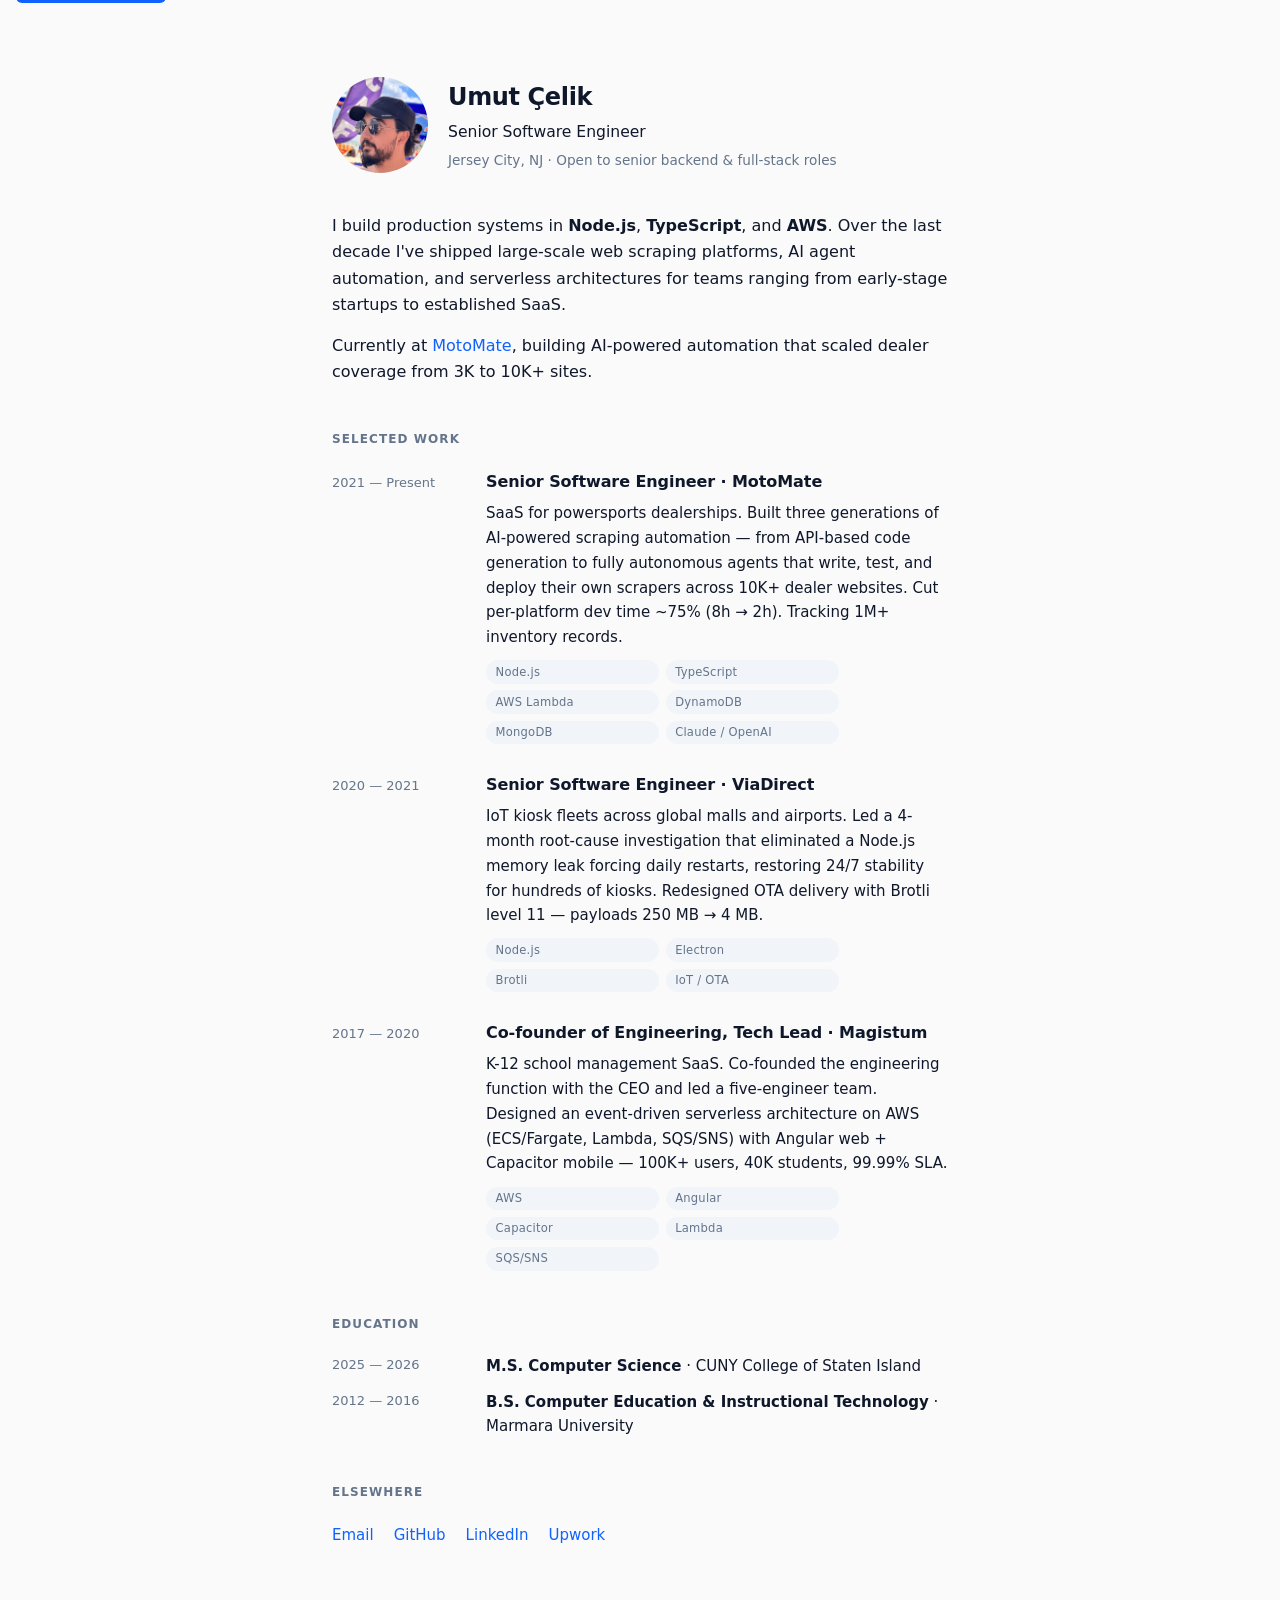
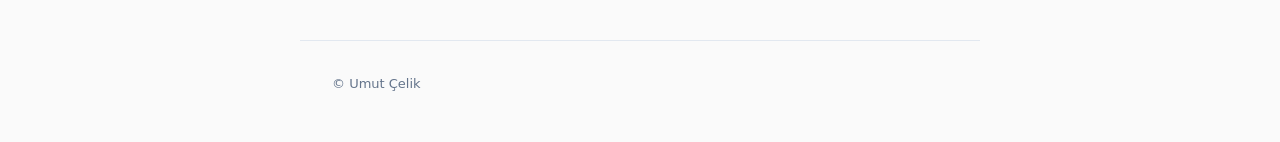
==== index.html @ 1ee45bbf "Rebuild site: minimalist semantic rewrite, kill legacy template Replace HTML5 UP Identity template w" ====
<!DOCTYPE html>
<html lang="en">
<head>
    <meta charset="utf-8">
    <meta name="viewport" content="width=device-width, initial-scale=1">
    <title>Umut Çelik — Senior Software Engineer</title>
    <meta name="description" content="Senior software engineer with 10+ years building production systems in Node.js, TypeScript, and AWS. Based in Jersey City, NJ.">
    <meta name="author" content="Umut Çelik">
    <link rel="canonical" href="https://umutcelik.com.tr/">
    <meta name="theme-color" content="#0a0a0a" media="(prefers-color-scheme: dark)">
    <meta name="theme-color" content="#fafafa" media="(prefers-color-scheme: light)">

    <meta property="og:type" content="profile">
    <meta property="og:title" content="Umut Çelik — Senior Software Engineer">
    <meta property="og:description" content="10+ years building production systems in Node.js, TypeScript, and AWS.">
    <meta property="og:url" content="https://umutcelik.com.tr/">
    <meta property="og:image" content="https://umutcelik.com.tr/umut-celik.jpg">
    <meta property="og:locale" content="en_US">
    <meta property="profile:first_name" content="Umut">
    <meta property="profile:last_name" content="Çelik">

    <meta name="twitter:card" content="summary">
    <meta name="twitter:title" content="Umut Çelik — Senior Software Engineer">
    <meta name="twitter:description" content="10+ years building production systems in Node.js, TypeScript, and AWS.">
    <meta name="twitter:image" content="https://umutcelik.com.tr/umut-celik.jpg">

    <link rel="icon" type="image/svg+xml" href="data:image/svg+xml,%3Csvg xmlns='http://www.w3.org/2000/svg' viewBox='0 0 32 32'%3E%3Crect width='32' height='32' rx='6' fill='%230a0a0a'/%3E%3Ctext x='50%25' y='54%25' font-family='-apple-system,system-ui,sans-serif' font-size='18' font-weight='600' fill='%23fafafa' text-anchor='middle' dominant-baseline='middle'%3EUÇ%3C/text%3E%3C/svg%3E">

    <link rel="preload" as="image" href="umut-celik.jpg" fetchpriority="high">
    <link rel="stylesheet" href="assets/css/main.css">

    <script type="application/ld+json">
    {
        "@context": "https://schema.org",
        "@type": "Person",
        "name": "Umut Çelik",
        "givenName": "Umut",
        "familyName": "Çelik",
        "jobTitle": "Senior Software Engineer",
        "url": "https://umutcelik.com.tr",
        "image": "https://umutcelik.com.tr/umut-celik.jpg",
        "email": "mailto:05umutcelik@gmail.com",
        "worksFor": { "@type": "Organization", "name": "MotoMate LLC" },
        "alumniOf": [
            { "@type": "CollegeOrUniversity", "name": "CUNY College of Staten Island" },
            { "@type": "CollegeOrUniversity", "name": "Marmara University" }
        ],
        "address": {
            "@type": "PostalAddress",
            "addressLocality": "Jersey City",
            "addressRegion": "NJ",
            "addressCountry": "US"
        },
        "knowsAbout": ["Node.js", "TypeScript", "AWS", "MongoDB", "Web Scraping", "AI Agent Automation"],
        "sameAs": [
            "https://www.linkedin.com/in/05umutcelik/",
            "https://github.com/umutc",
            "https://www.upwork.com/freelancers/~0155fca95f6bb25f2e"
        ]
    }
    </script>
</head>
<body>
    <a class="skip-link" href="#main">Skip to content</a>

    <main id="main">
        <header class="intro">
            <img class="avatar" src="umut-celik.jpg" alt="Umut Çelik" width="96" height="96">
            <div>
                <h1>Umut Çelik</h1>
                <p class="role">Senior Software Engineer</p>
                <p class="meta">Jersey City, NJ · Open to senior backend &amp; full-stack roles</p>
            </div>
        </header>

        <section class="about">
            <p>I build production systems in <strong>Node.js</strong>, <strong>TypeScript</strong>, and <strong>AWS</strong>. Over the last decade I've shipped large-scale web scraping platforms, AI agent automation, and serverless architectures for teams ranging from early-stage startups to established SaaS.</p>
            <p>Currently at <a href="#work">MotoMate</a>, building AI-powered automation that scaled dealer coverage from 3K to 10K+ sites.</p>
        </section>

        <section id="work" aria-labelledby="work-heading">
            <h2 id="work-heading">Selected Work</h2>
            <ol class="timeline">
                <li>
                    <div class="when">2021 — Present</div>
                    <div class="what">
                        <h3>Senior Software Engineer · MotoMate</h3>
                        <p>SaaS for powersports dealerships. Built three generations of AI-powered scraping automation — from API-based code generation to fully autonomous agents that write, test, and deploy their own scrapers across 10K+ dealer websites. Cut per-platform dev time ~75% (8h → 2h). Tracking 1M+ inventory records.</p>
                        <ul class="tags">
                            <li>Node.js</li><li>TypeScript</li><li>AWS Lambda</li><li>DynamoDB</li><li>MongoDB</li><li>Claude / OpenAI</li>
                        </ul>
                    </div>
                </li>
                <li>
                    <div class="when">2020 — 2021</div>
                    <div class="what">
                        <h3>Senior Software Engineer · ViaDirect</h3>
                        <p>IoT kiosk fleets across global malls and airports. Led a 4-month root-cause investigation that eliminated a Node.js memory leak forcing daily restarts, restoring 24/7 stability for hundreds of kiosks. Redesigned OTA delivery with Brotli level 11 — payloads 250&nbsp;MB → 4&nbsp;MB.</p>
                        <ul class="tags">
                            <li>Node.js</li><li>Electron</li><li>Brotli</li><li>IoT / OTA</li>
                        </ul>
                    </div>
                </li>
                <li>
                    <div class="when">2017 — 2020</div>
                    <div class="what">
                        <h3>Co-founder of Engineering, Tech Lead · Magistum</h3>
                        <p>K-12 school management SaaS. Co-founded the engineering function with the CEO and led a five-engineer team. Designed an event-driven serverless architecture on AWS (ECS/Fargate, Lambda, SQS/SNS) with Angular web + Capacitor mobile — 100K+ users, 40K students, 99.99% SLA.</p>
                        <ul class="tags">
                            <li>AWS</li><li>Angular</li><li>Capacitor</li><li>Lambda</li><li>SQS/SNS</li>
                        </ul>
                    </div>
                </li>
            </ol>
        </section>

        <section id="education" aria-labelledby="edu-heading">
            <h2 id="edu-heading">Education</h2>
            <ul class="edu">
                <li>
                    <span class="when">2025 — 2026</span>
                    <span class="what"><strong>M.S. Computer Science</strong> · CUNY College of Staten Island</span>
                </li>
                <li>
                    <span class="when">2012 — 2016</span>
                    <span class="what"><strong>B.S. Computer Education &amp; Instructional Technology</strong> · Marmara University</span>
                </li>
            </ul>
        </section>

        <section id="elsewhere" aria-labelledby="elsewhere-heading">
            <h2 id="elsewhere-heading">Elsewhere</h2>
            <ul class="links">
                <li><a href="mailto:05umutcelik@gmail.com">Email</a></li>
                <li><a href="https://github.com/umutc" rel="me noopener" target="_blank">GitHub</a></li>
                <li><a href="https://www.linkedin.com/in/05umutcelik/" rel="me noopener" target="_blank">LinkedIn</a></li>
                <li><a href="https://www.upwork.com/freelancers/~0155fca95f6bb25f2e" rel="me noopener" target="_blank">Upwork</a></li>
            </ul>
        </section>
    </main>

    <footer class="site-footer">
        <p>&copy; Umut Çelik</p>
    </footer>
</body>
</html>
---- assets/css/main.css ----
:root {
    color-scheme: light dark;
    --bg: #fafafa;
    --surface: #ffffff;
    --text: #0f172a;
    --muted: #64748b;
    --accent: #0f62fe;
    --border: #e2e8f0;
    --tag-bg: #f1f5f9;
    --font-sans: -apple-system, BlinkMacSystemFont, "Segoe UI", "Inter", system-ui, sans-serif;
    --max: 680px;
}

@media (prefers-color-scheme: dark) {
    :root {
        --bg: #0a0a0a;
        --surface: #111111;
        --text: #ededed;
        --muted: #94a3b8;
        --accent: #7aa7ff;
        --border: #1f2937;
        --tag-bg: #17212f;
    }
}

*, *::before, *::after { box-sizing: border-box; }

html { -webkit-text-size-adjust: 100%; }

body {
    margin: 0;
    font-family: var(--font-sans);
    font-size: 16px;
    line-height: 1.65;
    color: var(--text);
    background: var(--bg);
    -webkit-font-smoothing: antialiased;
    text-rendering: optimizeLegibility;
}

.skip-link {
    position: absolute;
    top: -40px;
    left: 1rem;
    padding: 0.5rem 0.875rem;
    background: var(--accent);
    color: #fff;
    text-decoration: none;
    border-radius: 6px;
    z-index: 100;
}
.skip-link:focus { top: 0.75rem; }

main {
    max-width: var(--max);
    margin: 0 auto;
    padding: clamp(2.5rem, 6vw, 5rem) clamp(1.25rem, 4vw, 2rem) 3rem;
}

.intro {
    display: flex;
    align-items: center;
    gap: 1.25rem;
    margin-bottom: 2.5rem;
}

.avatar {
    width: 96px;
    height: 96px;
    border-radius: 50%;
    object-fit: cover;
    flex-shrink: 0;
    background: var(--tag-bg);
}

h1 {
    font-size: 1.5rem;
    font-weight: 650;
    margin: 0 0 0.125rem;
    letter-spacing: -0.015em;
}

.role {
    margin: 0;
    font-size: 0.975rem;
    color: var(--text);
}

.meta {
    margin: 0.25rem 0 0;
    font-size: 0.85rem;
    color: var(--muted);
}

section { margin-bottom: 2.75rem; }

h2 {
    font-size: 0.75rem;
    font-weight: 600;
    text-transform: uppercase;
    letter-spacing: 0.09em;
    color: var(--muted);
    margin: 0 0 1.25rem;
}

h3 {
    font-size: 1rem;
    font-weight: 600;
    margin: 0 0 0.35rem;
    letter-spacing: -0.005em;
}

p { margin: 0 0 0.9rem; }
p:last-child { margin-bottom: 0; }

a {
    color: var(--accent);
    text-decoration: none;
    border-bottom: 1px solid transparent;
    transition: border-color 120ms ease, color 120ms ease;
}
a:hover { border-bottom-color: currentColor; }

strong { font-weight: 600; color: var(--text); }

.about p { font-size: 1rem; }

.timeline {
    list-style: none;
    padding: 0;
    margin: 0;
    display: flex;
    flex-direction: column;
    gap: 1.75rem;
}

.timeline li {
    display: grid;
    grid-template-columns: 130px 1fr;
    gap: 1.5rem;
    align-items: start;
}

.when {
    font-size: 0.8125rem;
    color: var(--muted);
    font-variant-numeric: tabular-nums;
    padding-top: 0.15rem;
}

.what p {
    font-size: 0.9375rem;
    color: var(--text);
    margin-bottom: 0.6rem;
}

.tags {
    list-style: none;
    padding: 0;
    margin: 0.65rem 0 0;
    display: flex;
    flex-wrap: wrap;
    gap: 0.4rem;
}

.tags li {
    font-size: 0.72rem;
    font-weight: 500;
    padding: 0.15rem 0.6rem;
    border-radius: 999px;
    background: var(--tag-bg);
    color: var(--muted);
    letter-spacing: 0.02em;
}

.edu {
    list-style: none;
    padding: 0;
    margin: 0;
    display: flex;
    flex-direction: column;
    gap: 0.65rem;
}

.edu li {
    display: grid;
    grid-template-columns: 130px 1fr;
    gap: 1.5rem;
    font-size: 0.9375rem;
}

.edu .when { padding-top: 0; }

.links {
    list-style: none;
    padding: 0;
    margin: 0;
    display: flex;
    flex-wrap: wrap;
    gap: 1.25rem;
    font-size: 0.9375rem;
}

.site-footer {
    max-width: var(--max);
    margin: 0 auto;
    padding: 2rem clamp(1.25rem, 4vw, 2rem) 3rem;
    border-top: 1px solid var(--border);
    color: var(--muted);
    font-size: 0.8125rem;
}

.site-footer p { margin: 0; }

:focus-visible {
    outline: 2px solid var(--accent);
    outline-offset: 3px;
    border-radius: 3px;
}

@media (max-width: 640px) {
    .intro { gap: 1rem; }
    .avatar { width: 72px; height: 72px; }
    h1 { font-size: 1.35rem; }
    .timeline li, .edu li {
        grid-template-columns: 1fr;
        gap: 0.25rem;
    }
    .when { font-weight: 500; }
}

@media (prefers-reduced-motion: reduce) {
    *, *::before, *::after {
        animation-duration: 0.01ms !important;
        animation-iteration-count: 1 !important;
        transition-duration: 0.01ms !important;
    }
    html { scroll-behavior: auto; }
}
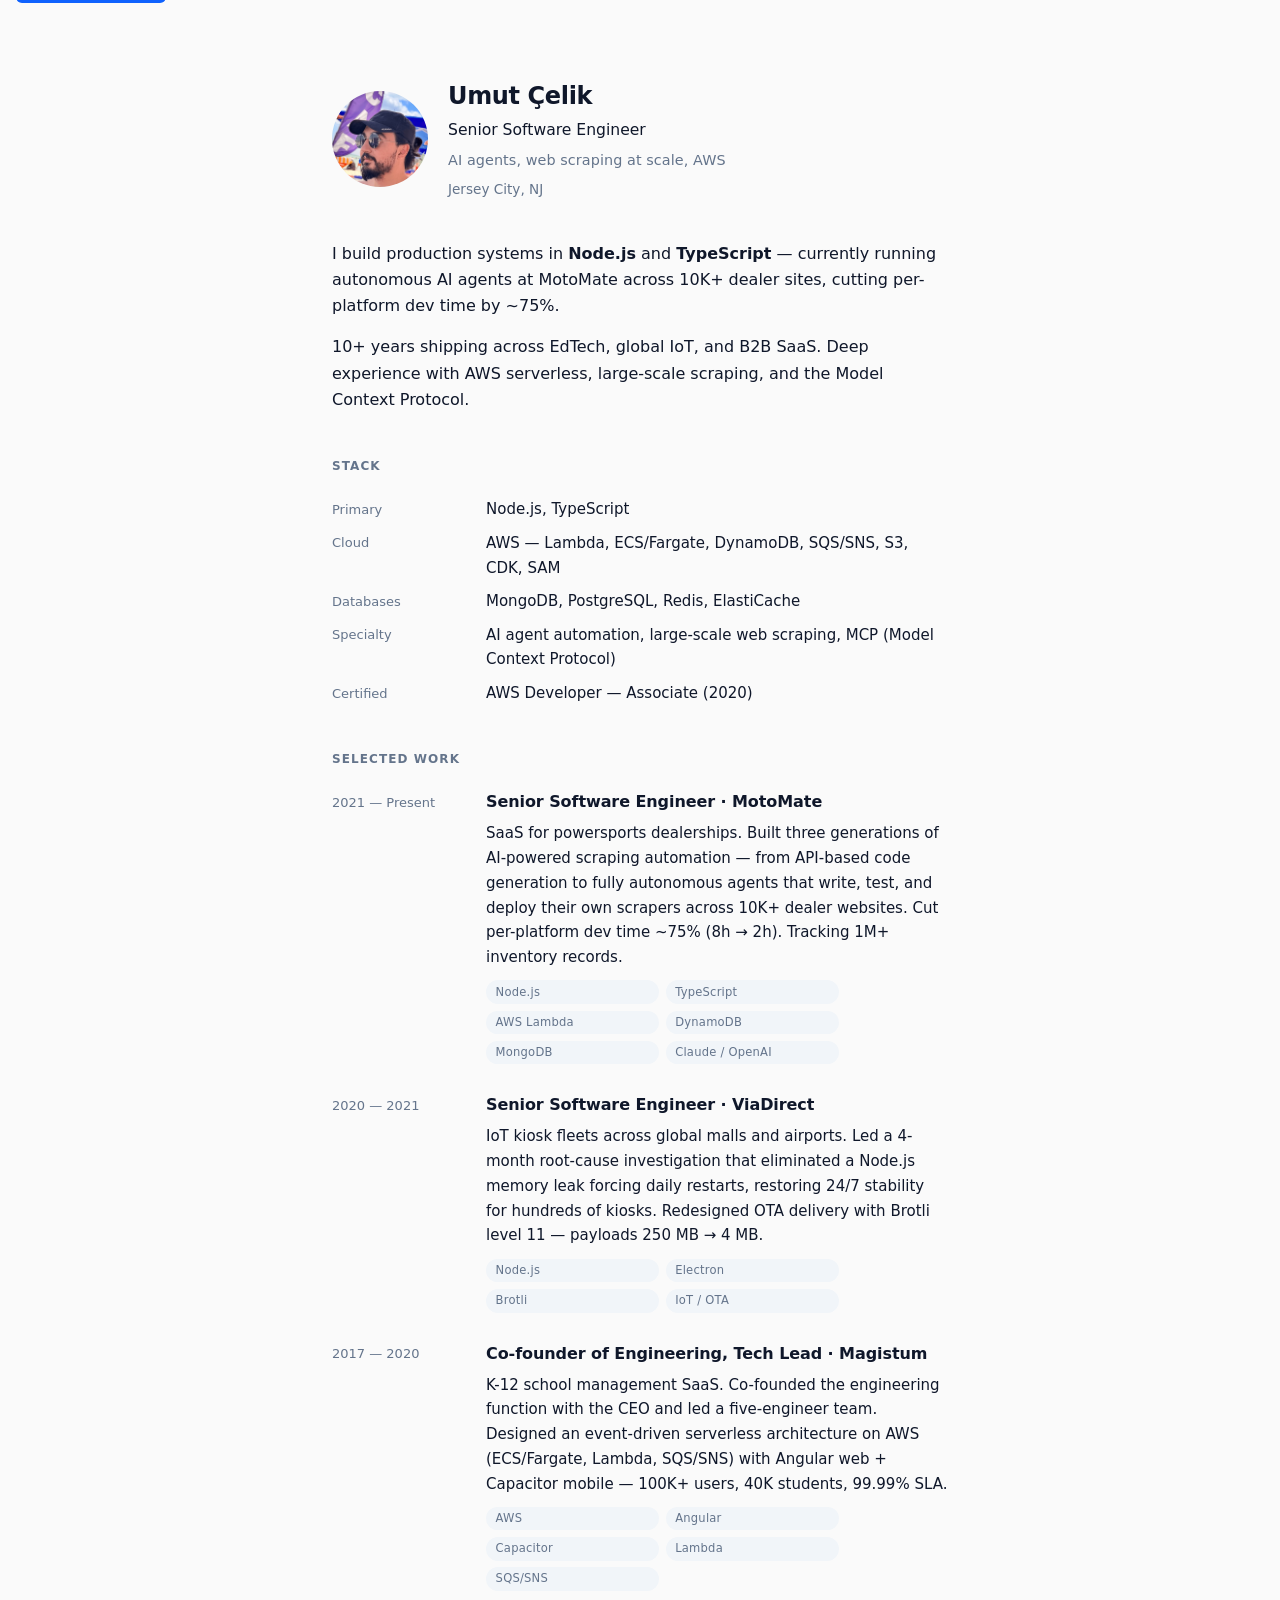
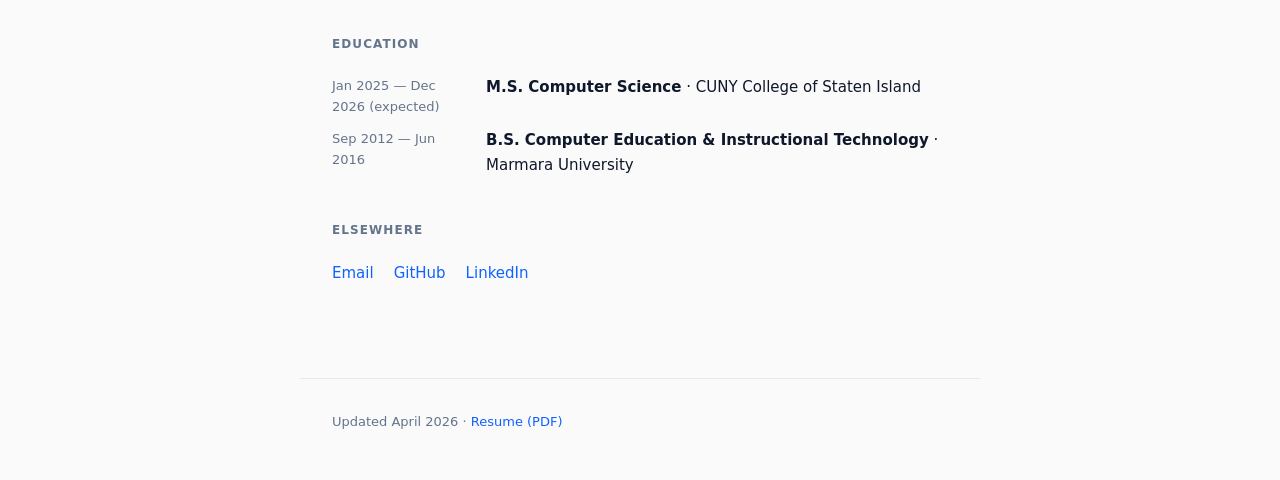
==== commit b092e4ae: "Site v2: hybrid positioning, stack section, resume download, OG image - Hero: add tagline "AI agents" ====
--- a/index.html
+++ b/index.html
@@ -3,8 +3,8 @@
 <head>
     <meta charset="utf-8">
     <meta name="viewport" content="width=device-width, initial-scale=1">
-    <title>Umut Çelik — Senior Software Engineer</title>
-    <meta name="description" content="Senior software engineer with 10+ years building production systems in Node.js, TypeScript, and AWS. Based in Jersey City, NJ.">
+    <title>Umut Çelik — Senior Software Engineer · AI Agents, Web Scraping, AWS</title>
+    <meta name="description" content="Senior software engineer specializing in AI agent automation and large-scale web scraping. 10+ years in Node.js, TypeScript, and AWS. Based in Jersey City, NJ.">
     <meta name="author" content="Umut Çelik">
     <link rel="canonical" href="https://umutcelik.com.tr/">
     <meta name="theme-color" content="#0a0a0a" media="(prefers-color-scheme: dark)">
@@ -12,17 +12,19 @@
 
     <meta property="og:type" content="profile">
     <meta property="og:title" content="Umut Çelik — Senior Software Engineer">
-    <meta property="og:description" content="10+ years building production systems in Node.js, TypeScript, and AWS.">
+    <meta property="og:description" content="AI agents, web scraping at scale, AWS. 10+ years shipping production Node.js and TypeScript systems.">
     <meta property="og:url" content="https://umutcelik.com.tr/">
-    <meta property="og:image" content="https://umutcelik.com.tr/umut-celik.jpg">
+    <meta property="og:image" content="https://umutcelik.com.tr/og.png">
+    <meta property="og:image:width" content="1200">
+    <meta property="og:image:height" content="630">
     <meta property="og:locale" content="en_US">
     <meta property="profile:first_name" content="Umut">
     <meta property="profile:last_name" content="Çelik">
 
-    <meta name="twitter:card" content="summary">
+    <meta name="twitter:card" content="summary_large_image">
     <meta name="twitter:title" content="Umut Çelik — Senior Software Engineer">
-    <meta name="twitter:description" content="10+ years building production systems in Node.js, TypeScript, and AWS.">
-    <meta name="twitter:image" content="https://umutcelik.com.tr/umut-celik.jpg">
+    <meta name="twitter:description" content="AI agents, web scraping at scale, AWS. 10+ years shipping production Node.js and TypeScript systems.">
+    <meta name="twitter:image" content="https://umutcelik.com.tr/og.png">
 
     <link rel="icon" type="image/svg+xml" href="data:image/svg+xml,%3Csvg xmlns='http://www.w3.org/2000/svg' viewBox='0 0 32 32'%3E%3Crect width='32' height='32' rx='6' fill='%230a0a0a'/%3E%3Ctext x='50%25' y='54%25' font-family='-apple-system,system-ui,sans-serif' font-size='18' font-weight='600' fill='%23fafafa' text-anchor='middle' dominant-baseline='middle'%3EUÇ%3C/text%3E%3C/svg%3E">
 
@@ -37,6 +39,7 @@
         "givenName": "Umut",
         "familyName": "Çelik",
         "jobTitle": "Senior Software Engineer",
+        "description": "Senior software engineer specializing in AI agent automation and large-scale web scraping.",
         "url": "https://umutcelik.com.tr",
         "image": "https://umutcelik.com.tr/umut-celik.jpg",
         "email": "mailto:05umutcelik@gmail.com",
@@ -51,11 +54,27 @@
             "addressRegion": "NJ",
             "addressCountry": "US"
         },
-        "knowsAbout": ["Node.js", "TypeScript", "AWS", "MongoDB", "Web Scraping", "AI Agent Automation"],
+        "hasCredential": {
+            "@type": "EducationalOccupationalCredential",
+            "name": "AWS Certified Developer — Associate",
+            "credentialCategory": "certification",
+            "recognizedBy": { "@type": "Organization", "name": "Amazon Web Services" }
+        },
+        "knowsAbout": [
+            "AI Agent Automation",
+            "Large-scale Web Scraping",
+            "Model Context Protocol (MCP)",
+            "Node.js",
+            "TypeScript",
+            "AWS",
+            "Serverless Architecture",
+            "MongoDB",
+            "OpenAI Agents SDK",
+            "Anthropic Claude SDK"
+        ],
         "sameAs": [
             "https://www.linkedin.com/in/05umutcelik/",
-            "https://github.com/umutc",
-            "https://www.upwork.com/freelancers/~0155fca95f6bb25f2e"
+            "https://github.com/umutc"
         ]
     }
     </script>
@@ -69,13 +88,30 @@
             <div>
                 <h1>Umut Çelik</h1>
                 <p class="role">Senior Software Engineer</p>
-                <p class="meta">Jersey City, NJ · Open to senior backend &amp; full-stack roles</p>
+                <p class="tagline">AI agents, web scraping at scale, AWS</p>
+                <p class="meta">Jersey City, NJ</p>
             </div>
         </header>
 
         <section class="about">
-            <p>I build production systems in <strong>Node.js</strong>, <strong>TypeScript</strong>, and <strong>AWS</strong>. Over the last decade I've shipped large-scale web scraping platforms, AI agent automation, and serverless architectures for teams ranging from early-stage startups to established SaaS.</p>
-            <p>Currently at <a href="#work">MotoMate</a>, building AI-powered automation that scaled dealer coverage from 3K to 10K+ sites.</p>
+            <p>I build production systems in <strong>Node.js</strong> and <strong>TypeScript</strong> — currently running autonomous AI agents at MotoMate across 10K+ dealer sites, cutting per-platform dev time by ~75%.</p>
+            <p>10+ years shipping across EdTech, global IoT, and B2B SaaS. Deep experience with AWS serverless, large-scale scraping, and the Model Context Protocol.</p>
+        </section>
+
+        <section id="stack" aria-labelledby="stack-heading">
+            <h2 id="stack-heading">Stack</h2>
+            <dl class="stack">
+                <dt>Primary</dt>
+                <dd>Node.js, TypeScript</dd>
+                <dt>Cloud</dt>
+                <dd>AWS — Lambda, ECS/Fargate, DynamoDB, SQS/SNS, S3, CDK, SAM</dd>
+                <dt>Databases</dt>
+                <dd>MongoDB, PostgreSQL, Redis, ElastiCache</dd>
+                <dt>Specialty</dt>
+                <dd>AI agent automation, large-scale web scraping, MCP (Model Context Protocol)</dd>
+                <dt>Certified</dt>
+                <dd>AWS Developer — Associate (2020)</dd>
+            </dl>
         </section>
 
         <section id="work" aria-labelledby="work-heading">
@@ -118,11 +154,11 @@
             <h2 id="edu-heading">Education</h2>
             <ul class="edu">
                 <li>
-                    <span class="when">2025 — 2026</span>
+                    <span class="when">Jan 2025 — Dec 2026 (expected)</span>
                     <span class="what"><strong>M.S. Computer Science</strong> · CUNY College of Staten Island</span>
                 </li>
                 <li>
-                    <span class="when">2012 — 2016</span>
+                    <span class="when">Sep 2012 — Jun 2016</span>
                     <span class="what"><strong>B.S. Computer Education &amp; Instructional Technology</strong> · Marmara University</span>
                 </li>
             </ul>
@@ -134,13 +170,12 @@
                 <li><a href="mailto:05umutcelik@gmail.com">Email</a></li>
                 <li><a href="https://github.com/umutc" rel="me noopener" target="_blank">GitHub</a></li>
                 <li><a href="https://www.linkedin.com/in/05umutcelik/" rel="me noopener" target="_blank">LinkedIn</a></li>
-                <li><a href="https://www.upwork.com/freelancers/~0155fca95f6bb25f2e" rel="me noopener" target="_blank">Upwork</a></li>
             </ul>
         </section>
     </main>
 
     <footer class="site-footer">
-        <p>&copy; Umut Çelik</p>
+        <p>Updated April 2026 · <a href="/Umut_Celik_Resume.pdf">Resume (PDF)</a></p>
     </footer>
 </body>
 </html>
--- a/assets/css/main.css
+++ b/assets/css/main.css
@@ -86,8 +86,15 @@
     color: var(--text);
 }
 
+.tagline {
+    margin: 0.3rem 0 0;
+    font-size: 0.9rem;
+    color: var(--muted);
+    letter-spacing: 0.005em;
+}
+
 .meta {
-    margin: 0.25rem 0 0;
+    margin: 0.35rem 0 0;
     font-size: 0.85rem;
     color: var(--muted);
 }
@@ -124,6 +131,26 @@
 strong { font-weight: 600; color: var(--text); }
 
 .about p { font-size: 1rem; }
+
+.stack {
+    margin: 0;
+    display: grid;
+    grid-template-columns: 130px 1fr;
+    gap: 0.55rem 1.5rem;
+    font-size: 0.9375rem;
+}
+
+.stack dt {
+    font-size: 0.8125rem;
+    color: var(--muted);
+    font-weight: 500;
+    padding-top: 0.1rem;
+}
+
+.stack dd {
+    margin: 0;
+    color: var(--text);
+}
 
 .timeline {
     list-style: none;
@@ -222,10 +249,17 @@
     .intro { gap: 1rem; }
     .avatar { width: 72px; height: 72px; }
     h1 { font-size: 1.35rem; }
-    .timeline li, .edu li {
+    .timeline li, .edu li, .stack {
         grid-template-columns: 1fr;
         gap: 0.25rem;
     }
+    .stack dt {
+        padding-top: 0.5rem;
+        text-transform: uppercase;
+        letter-spacing: 0.05em;
+        font-size: 0.72rem;
+    }
+    .stack dt:first-child { padding-top: 0; }
     .when { font-weight: 500; }
 }
 
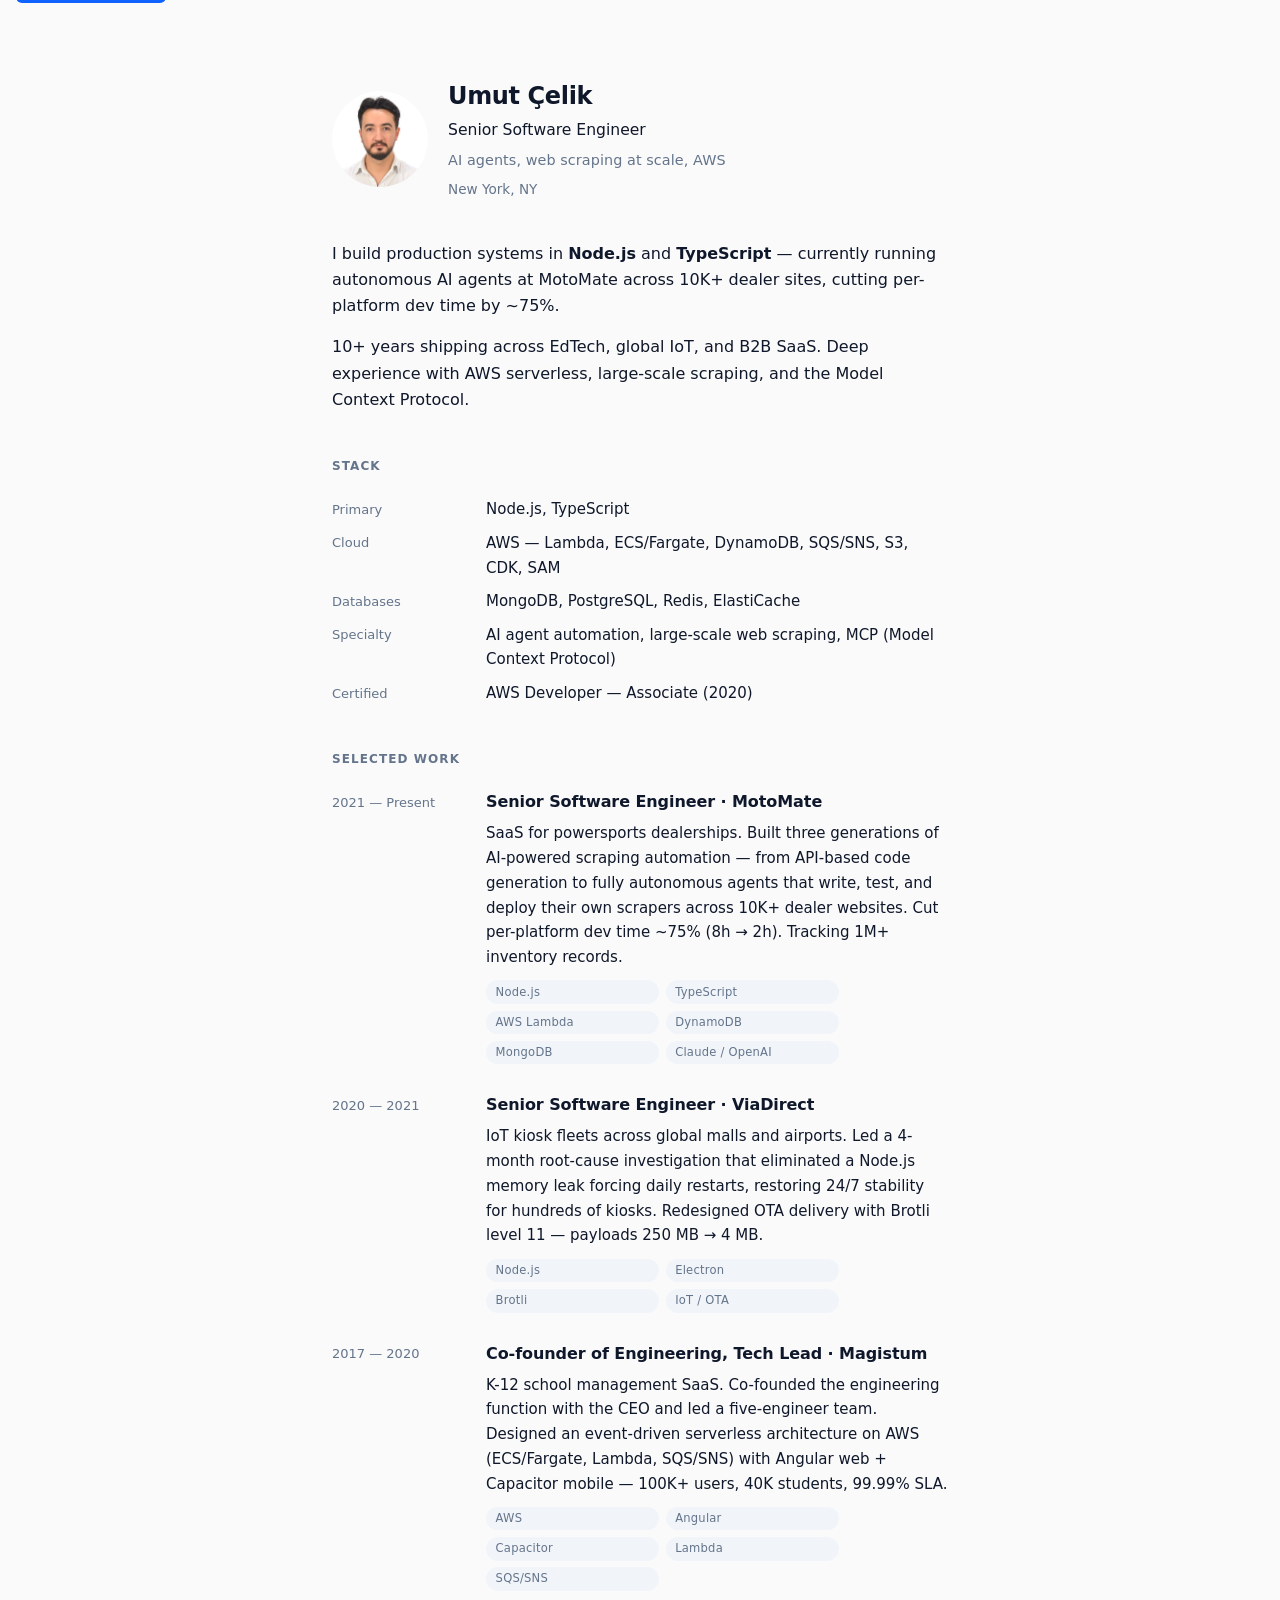
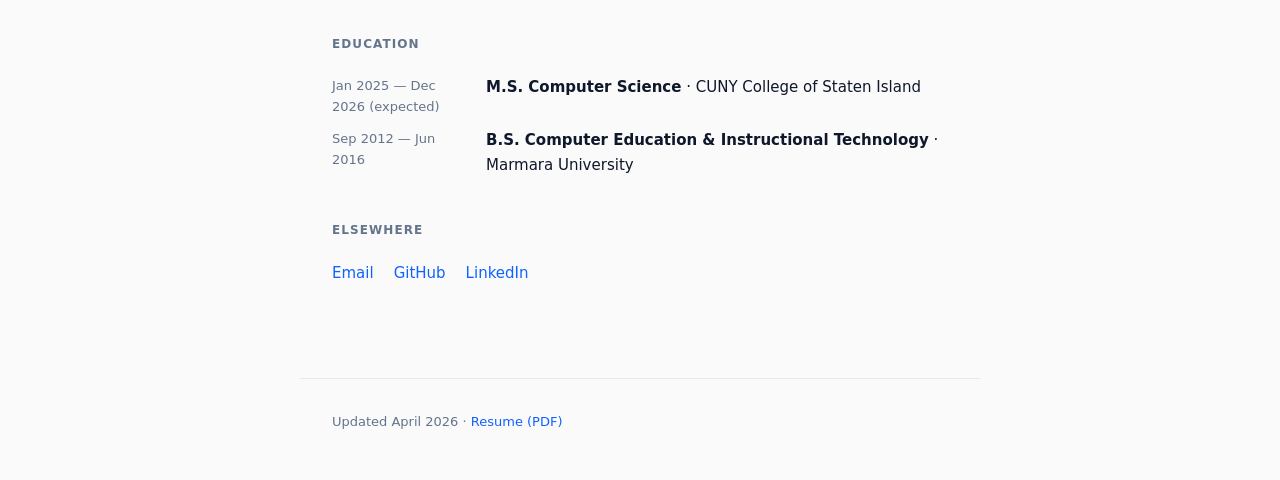
==== commit 56579169: "Switch public location to New York NY, keep hosted resume phone-free Site and hosted resume PDF now " ====
--- a/index.html
+++ b/index.html
@@ -4,7 +4,7 @@
     <meta charset="utf-8">
     <meta name="viewport" content="width=device-width, initial-scale=1">
     <title>Umut Çelik — Senior Software Engineer · AI Agents, Web Scraping, AWS</title>
-    <meta name="description" content="Senior software engineer specializing in AI agent automation and large-scale web scraping. 10+ years in Node.js, TypeScript, and AWS. Based in Jersey City, NJ.">
+    <meta name="description" content="Senior software engineer specializing in AI agent automation and large-scale web scraping. 10+ years in Node.js, TypeScript, and AWS. Based in New York, NY.">
     <meta name="author" content="Umut Çelik">
     <link rel="canonical" href="https://umutcelik.com.tr/">
     <meta name="theme-color" content="#0a0a0a" media="(prefers-color-scheme: dark)">
@@ -50,8 +50,8 @@
         ],
         "address": {
             "@type": "PostalAddress",
-            "addressLocality": "Jersey City",
-            "addressRegion": "NJ",
+            "addressLocality": "New York",
+            "addressRegion": "NY",
             "addressCountry": "US"
         },
         "hasCredential": {
@@ -89,7 +89,7 @@
                 <h1>Umut Çelik</h1>
                 <p class="role">Senior Software Engineer</p>
                 <p class="tagline">AI agents, web scraping at scale, AWS</p>
-                <p class="meta">Jersey City, NJ</p>
+                <p class="meta">New York, NY</p>
             </div>
         </header>
 
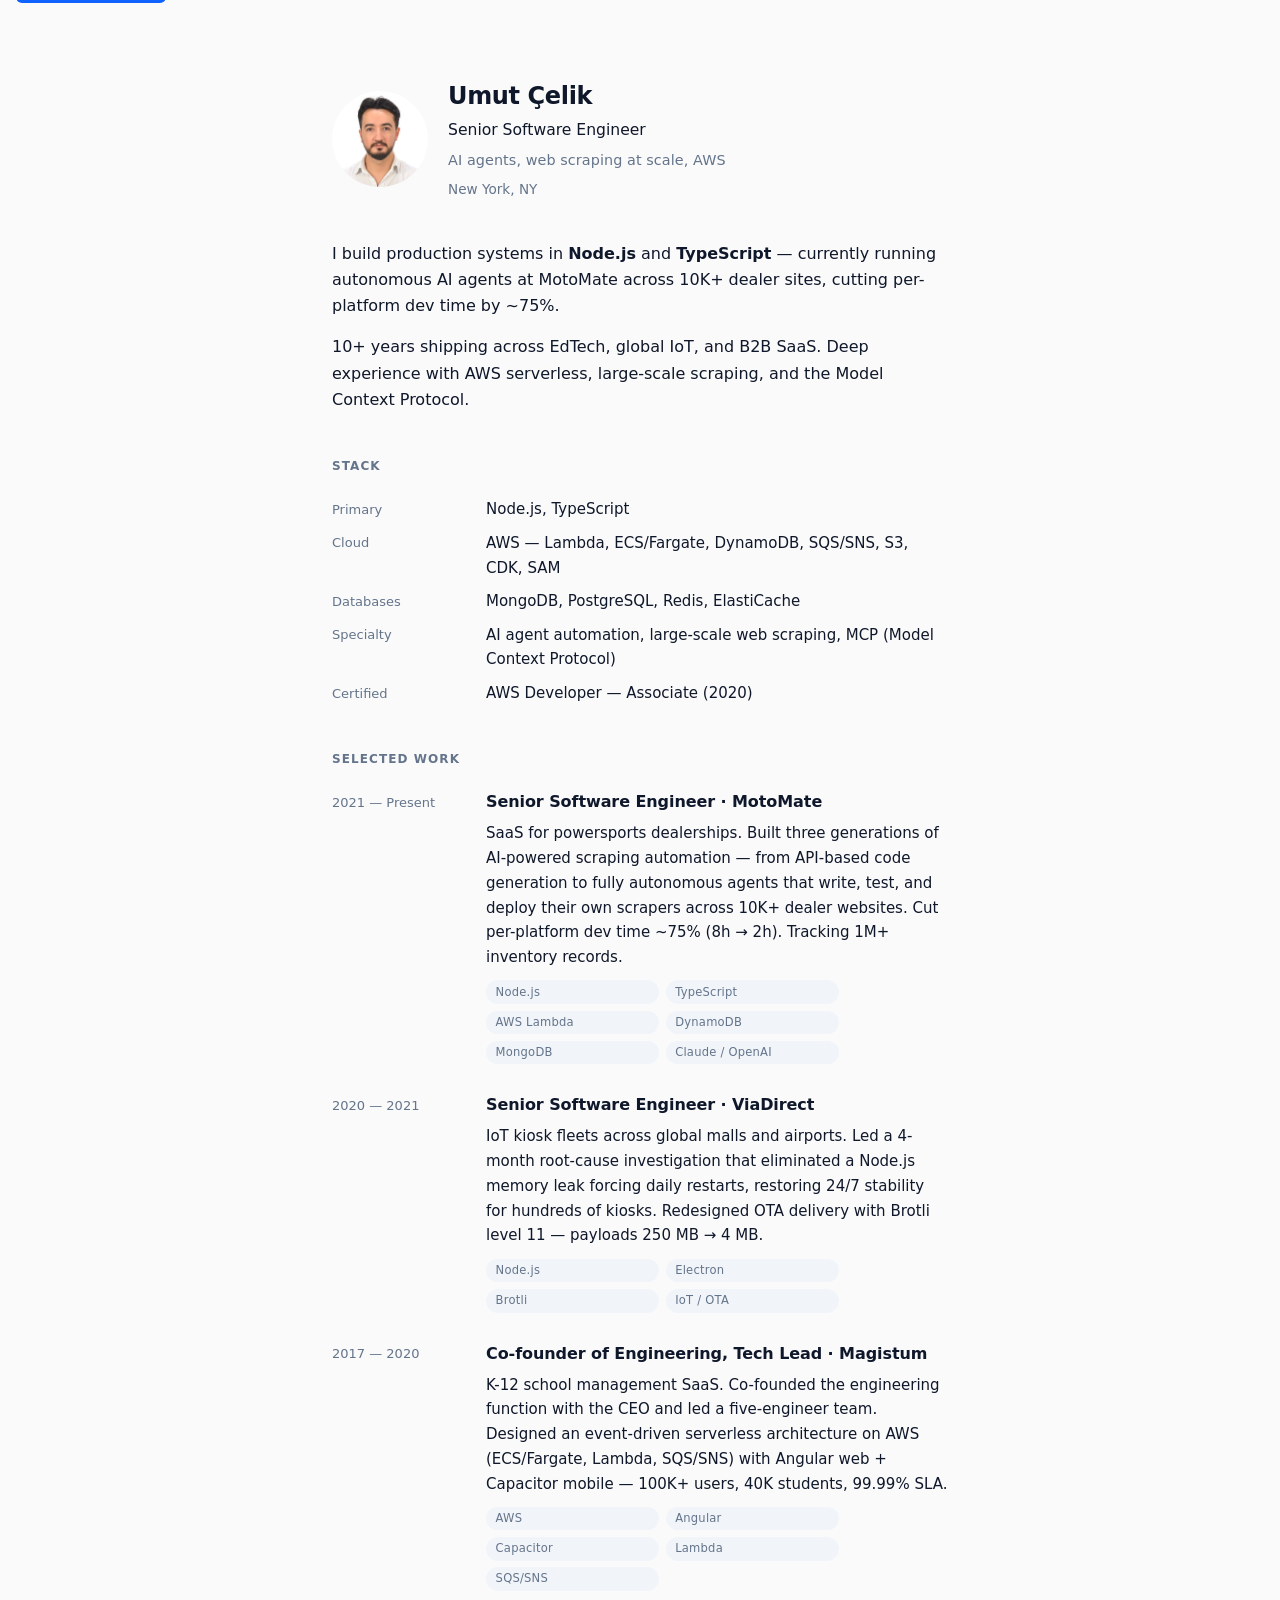
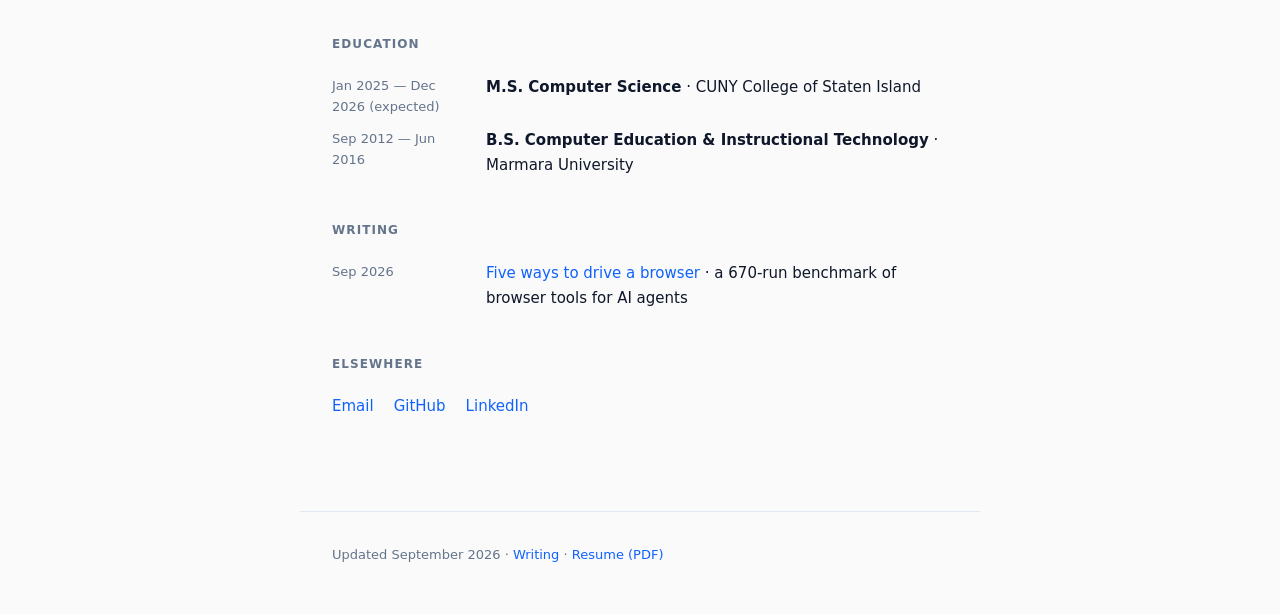
==== commit 7e1846d5: "Add a Writing section and the first post: Five ways to drive a browser Co-Authored-By: Claude Opus 5" ====
--- a/index.html
+++ b/index.html
@@ -164,6 +164,16 @@
             </ul>
         </section>
 
+        <section id="writing" aria-labelledby="writing-heading">
+            <h2 id="writing-heading">Writing</h2>
+            <ul class="edu">
+                <li>
+                    <span class="when">Sep 2026</span>
+                    <span class="what"><a href="/blog/five-ways-to-drive-a-browser/">Five ways to drive a browser</a> · a 670-run benchmark of browser tools for AI agents</span>
+                </li>
+            </ul>
+        </section>
+
         <section id="elsewhere" aria-labelledby="elsewhere-heading">
             <h2 id="elsewhere-heading">Elsewhere</h2>
             <ul class="links">
@@ -175,7 +185,7 @@
     </main>
 
     <footer class="site-footer">
-        <p>Updated April 2026 · <a href="/Umut_Celik_Resume.pdf">Resume (PDF)</a></p>
+        <p>Updated September 2026 · <a href="/blog/">Writing</a> · <a href="/Umut_Celik_Resume.pdf">Resume (PDF)</a></p>
     </footer>
 </body>
 </html>
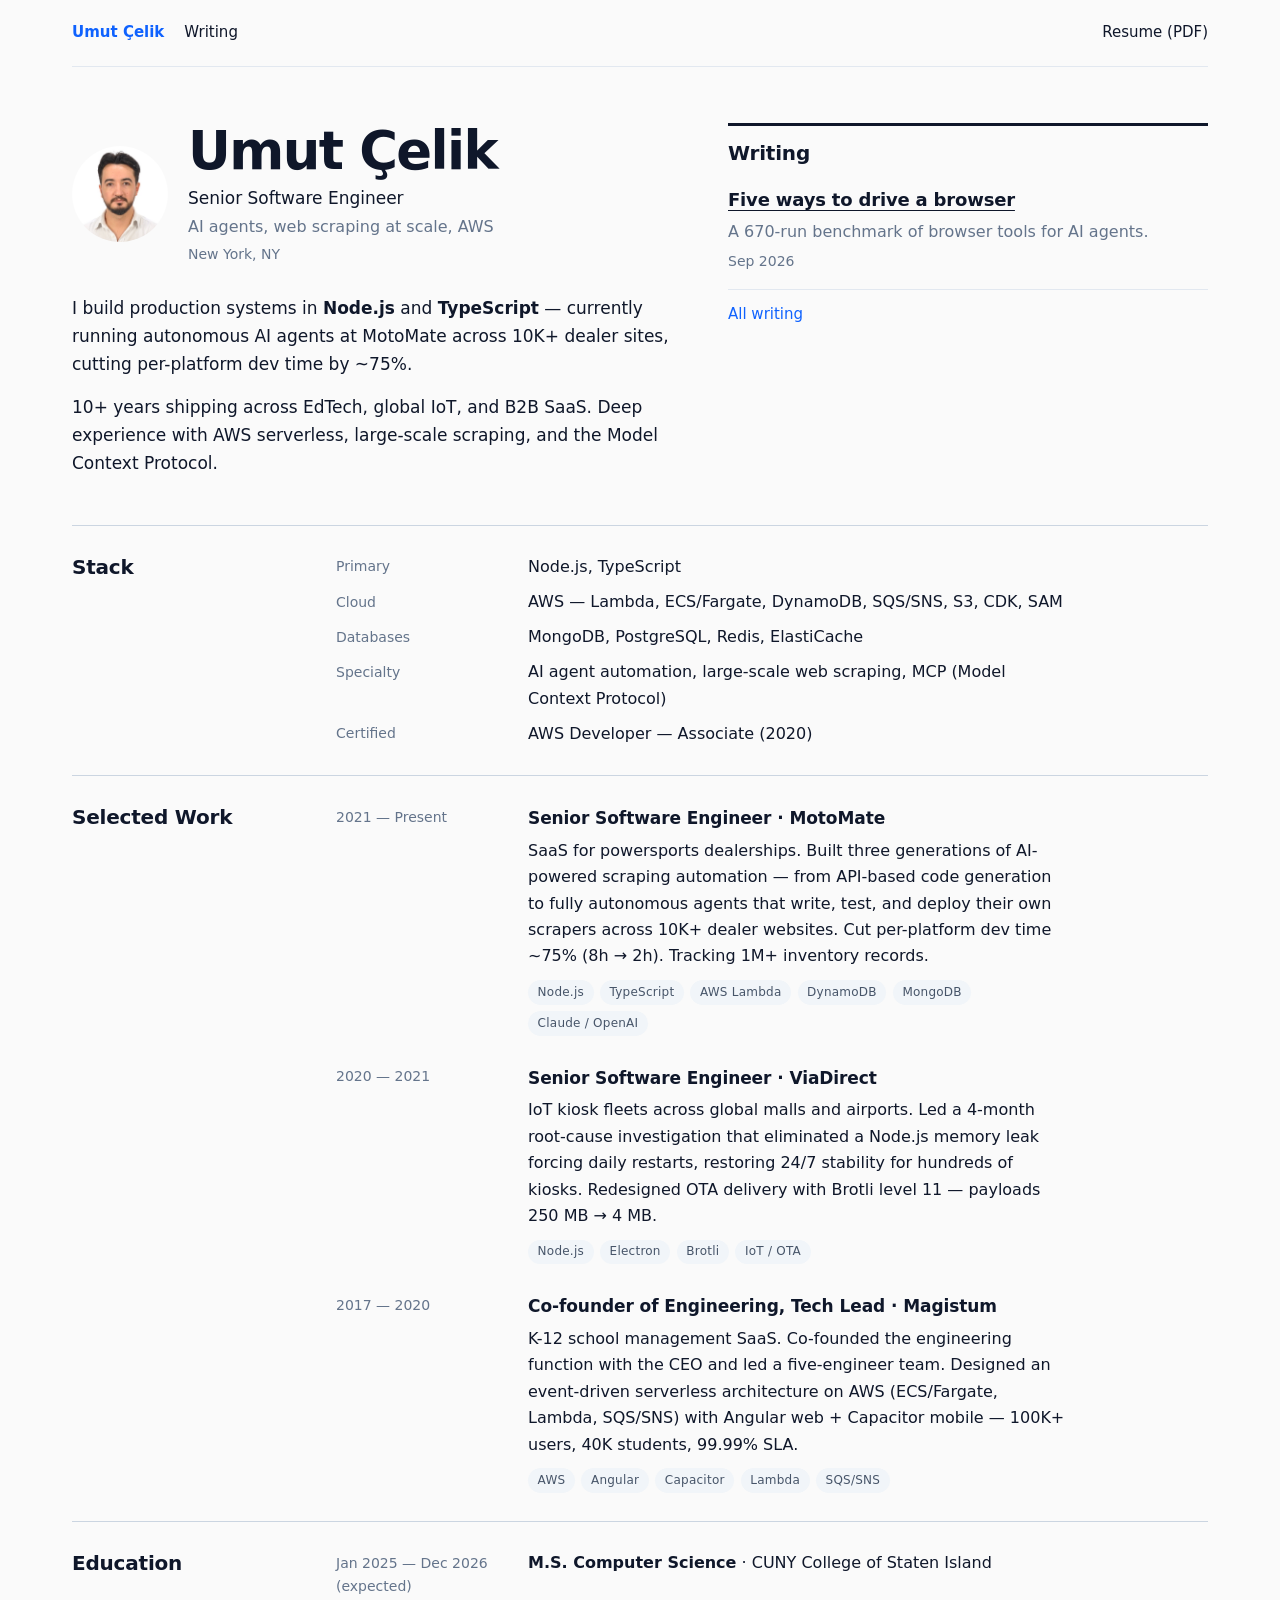
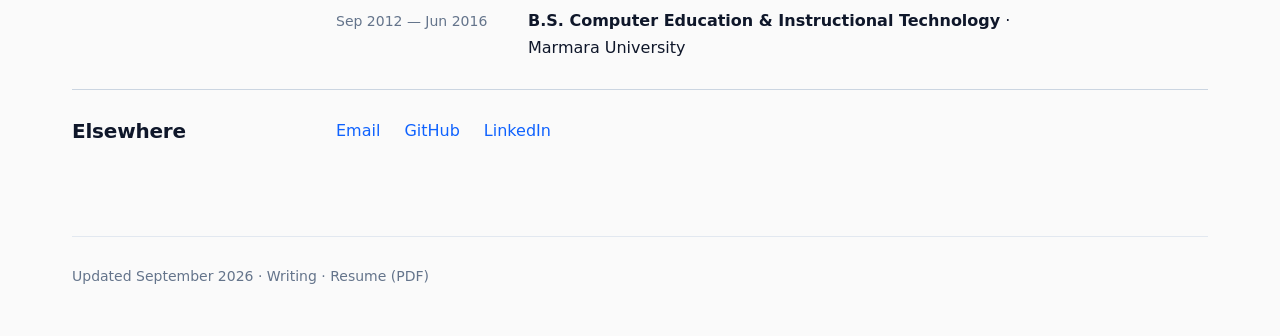
==== commit c71a3336: "Bring the homepage onto the blog's shell: shared nav and footer, wider layout, Writing panel Co-Auth" ====
--- a/index.html
+++ b/index.html
@@ -82,23 +82,45 @@
 <body>
     <a class="skip-link" href="#main">Skip to content</a>
 
-    <main id="main">
-        <header class="intro">
-            <img class="avatar" src="umut-celik.jpg" alt="Umut Çelik" width="96" height="96">
+    <header class="wrap">
+        <nav class="site-nav" aria-label="Site">
+            <a href="/" aria-current="page">Umut Çelik</a>
+            <a href="/blog/">Writing</a>
+            <a class="push" href="/Umut_Celik_Resume.pdf">Resume (PDF)</a>
+        </nav>
+    </header>
+
+    <main id="main" class="wrap home">
+        <div class="home-lede">
             <div>
-                <h1>Umut Çelik</h1>
-                <p class="role">Senior Software Engineer</p>
-                <p class="tagline">AI agents, web scraping at scale, AWS</p>
-                <p class="meta">New York, NY</p>
+                <header class="id">
+                    <img class="avatar" src="umut-celik.jpg" alt="Umut Çelik" width="96" height="96">
+                    <div>
+                        <h1>Umut Çelik</h1>
+                        <p class="role">Senior Software Engineer</p>
+                        <p class="tagline">AI agents, web scraping at scale, AWS</p>
+                        <p class="meta">New York, NY</p>
+                    </div>
+                </header>
+
+                <section class="about" aria-label="About">
+                    <p>I build production systems in <strong>Node.js</strong> and <strong>TypeScript</strong> — currently running autonomous AI agents at MotoMate across 10K+ dealer sites, cutting per-platform dev time by ~75%.</p>
+            <p>10+ years shipping across EdTech, global IoT, and B2B SaaS. Deep experience with AWS serverless, large-scale scraping, and the Model Context Protocol.</p>
+                </section>
             </div>
-        </header>
-
-        <section class="about">
-            <p>I build production systems in <strong>Node.js</strong> and <strong>TypeScript</strong> — currently running autonomous AI agents at MotoMate across 10K+ dealer sites, cutting per-platform dev time by ~75%.</p>
-            <p>10+ years shipping across EdTech, global IoT, and B2B SaaS. Deep experience with AWS serverless, large-scale scraping, and the Model Context Protocol.</p>
-        </section>
-
-        <section id="stack" aria-labelledby="stack-heading">
+
+            <section class="latest" id="writing" aria-labelledby="writing-heading">
+                <h2 id="writing-heading">Writing</h2>
+                <div class="entry">
+                    <a href="/blog/five-ways-to-drive-a-browser/">Five ways to drive a browser</a>
+                    <p>A 670-run benchmark of browser tools for AI agents.</p>
+                    <time datetime="2026-09-30">Sep 2026</time>
+                </div>
+                <p class="more"><a href="/blog/">All writing</a></p>
+            </section>
+        </div>
+
+        <section class="row" id="stack" aria-labelledby="stack-heading">
             <h2 id="stack-heading">Stack</h2>
             <dl class="stack">
                 <dt>Primary</dt>
@@ -114,7 +136,7 @@
             </dl>
         </section>
 
-        <section id="work" aria-labelledby="work-heading">
+        <section class="row" id="work" aria-labelledby="work-heading">
             <h2 id="work-heading">Selected Work</h2>
             <ol class="timeline">
                 <li>
@@ -150,7 +172,7 @@
             </ol>
         </section>
 
-        <section id="education" aria-labelledby="edu-heading">
+        <section class="row" id="education" aria-labelledby="edu-heading">
             <h2 id="edu-heading">Education</h2>
             <ul class="edu">
                 <li>
@@ -164,17 +186,7 @@
             </ul>
         </section>
 
-        <section id="writing" aria-labelledby="writing-heading">
-            <h2 id="writing-heading">Writing</h2>
-            <ul class="edu">
-                <li>
-                    <span class="when">Sep 2026</span>
-                    <span class="what"><a href="/blog/five-ways-to-drive-a-browser/">Five ways to drive a browser</a> · a 670-run benchmark of browser tools for AI agents</span>
-                </li>
-            </ul>
-        </section>
-
-        <section id="elsewhere" aria-labelledby="elsewhere-heading">
+        <section class="row" id="elsewhere" aria-labelledby="elsewhere-heading">
             <h2 id="elsewhere-heading">Elsewhere</h2>
             <ul class="links">
                 <li><a href="mailto:05umutcelik@gmail.com">Email</a></li>
@@ -184,7 +196,7 @@
         </section>
     </main>
 
-    <footer class="site-footer">
+    <footer class="wrap site-footer">
         <p>Updated September 2026 · <a href="/blog/">Writing</a> · <a href="/Umut_Celik_Resume.pdf">Resume (PDF)</a></p>
     </footer>
 </body>
--- a/assets/css/main.css
+++ b/assets/css/main.css
@@ -1,3 +1,5 @@
+/* Site-wide tokens and shell (nav, page width, footer), plus the homepage.
+   Blog pages load post.css after this file. */
 :root {
     color-scheme: light dark;
     --bg: #fafafa;
@@ -6,9 +8,15 @@
     --muted: #64748b;
     --accent: #0f62fe;
     --border: #e2e8f0;
+    --rule: #cbd5e1;
     --tag-bg: #f1f5f9;
+    --tag-text: #475569;
     --font-sans: -apple-system, BlinkMacSystemFont, "Segoe UI", "Inter", system-ui, sans-serif;
-    --max: 680px;
+    --mono: ui-monospace, "SF Mono", SFMono-Regular, Menlo, Consolas, monospace;
+    --page: 76rem;
+    --measure: 40rem;
+    --gutter: clamp(1rem, 4vw, 2.5rem);
+    --label-col: 14rem;
 }
 
 @media (prefers-color-scheme: dark) {
@@ -19,18 +27,27 @@
         --muted: #94a3b8;
         --accent: #7aa7ff;
         --border: #1f2937;
+        --rule: #334155;
         --tag-bg: #17212f;
+        --tag-text: #94a3b8;
     }
 }
 
+/* ---------- base ---------- */
 *, *::before, *::after { box-sizing: border-box; }
 
-html { -webkit-text-size-adjust: 100%; }
+html {
+    -webkit-text-size-adjust: 100%;
+    scrollbar-color: var(--rule) transparent;
+    accent-color: var(--accent);
+}
+
+::selection { background: color-mix(in oklab, var(--accent) 24%, transparent); }
 
 body {
     margin: 0;
     font-family: var(--font-sans);
-    font-size: 16px;
+    font-size: 1rem;
     line-height: 1.65;
     color: var(--text);
     background: var(--bg);
@@ -38,30 +55,88 @@
     text-rendering: optimizeLegibility;
 }
 
+h1, h2, h3 { color: var(--text); text-wrap: balance; }
+h3 { font-size: 1.0625rem; font-weight: 600; margin: 0 0 0.35rem; letter-spacing: -0.005em; }
+
+p { margin: 0 0 0.9rem; }
+p:last-child { margin-bottom: 0; }
+
+a {
+    color: var(--accent);
+    text-decoration: none;
+    border-bottom: 1px solid transparent;
+    transition: border-color 120ms ease, color 120ms ease;
+}
+a:hover { border-bottom-color: currentColor; }
+
+strong { font-weight: 600; color: var(--text); }
+
+summary { cursor: pointer; }
+
+:focus-visible {
+    outline: 2px solid var(--accent);
+    outline-offset: 3px;
+    border-radius: 3px;
+}
+
 .skip-link {
     position: absolute;
-    top: -40px;
+    top: -4rem;
     left: 1rem;
     padding: 0.5rem 0.875rem;
     background: var(--accent);
-    color: #fff;
-    text-decoration: none;
+    color: var(--bg);
     border-radius: 6px;
     z-index: 100;
 }
 .skip-link:focus { top: 0.75rem; }
 
-main {
-    max-width: var(--max);
-    margin: 0 auto;
-    padding: clamp(2.5rem, 6vw, 5rem) clamp(1.25rem, 4vw, 2rem) 3rem;
-}
-
-.intro {
+/* ---------- shell: page width, nav, footer ---------- */
+.wrap {
+    max-width: var(--page);
+    margin-inline: auto;
+    padding: 0 var(--gutter);
+}
+
+.site-nav {
+    display: flex;
+    flex-wrap: wrap;
+    gap: 0.5rem 1.25rem;
+    align-items: baseline;
+    padding-block: 1.25rem;
+    font-size: 0.9375rem;
+    border-bottom: 1px solid var(--border);
+}
+.site-nav a { color: var(--text); }
+.site-nav a:first-child { font-weight: 650; }
+.site-nav a:hover, .site-nav a[aria-current] { color: var(--accent); }
+.site-nav .push { margin-left: auto; }
+
+.site-footer {
+    max-width: var(--page);
+    margin-top: 4rem;
+    padding: 0 var(--gutter) 3rem;
+    color: var(--muted);
+    font-size: 0.875rem;
+}
+.site-footer p { border-top: 1px solid var(--border); padding-top: 1.75rem; margin: 0; }
+.site-footer a { color: var(--muted); }
+.site-footer a:hover { color: var(--accent); }
+
+/* ---------- homepage ---------- */
+.home-lede {
+    display: grid;
+    gap: 2.5rem 3.5rem;
+    grid-template-columns: minmax(0, 1.25fr) minmax(0, 1fr);
+    align-items: start;
+    padding-block: clamp(2rem, 5vw, 3.5rem) clamp(2rem, 4vw, 3rem);
+}
+
+.id {
     display: flex;
     align-items: center;
     gap: 1.25rem;
-    margin-bottom: 2.5rem;
+    margin-bottom: 1.75rem;
 }
 
 .avatar {
@@ -73,113 +148,99 @@
     background: var(--tag-bg);
 }
 
-h1 {
-    font-size: 1.5rem;
+.id h1 {
+    font-size: clamp(2rem, 4.4vw, 3.3rem);
+    font-weight: 720;
+    line-height: 1.05;
+    letter-spacing: -0.03em;
+    margin: 0 0 0.35rem;
+}
+.id .role { margin: 0; font-size: 1.0625rem; font-weight: 500; }
+.id .tagline { margin: 0.15rem 0 0; color: var(--muted); }
+.id .meta { margin: 0.15rem 0 0; font-size: 0.875rem; color: var(--muted); }
+
+.about { max-width: var(--measure); font-size: 1.0625rem; }
+
+.latest {
+    border-top: 3px solid var(--text);
+    padding-top: 0.9rem;
+}
+.latest h2 {
+    font-size: 1.25rem;
     font-weight: 650;
-    margin: 0 0 0.125rem;
-    letter-spacing: -0.015em;
-}
-
-.role {
-    margin: 0;
-    font-size: 0.975rem;
+    letter-spacing: -0.01em;
+    line-height: 1.3;
+    margin: 0 0 0.9rem;
+}
+.latest .entry {
+    display: grid;
+    gap: 0.3rem;
+    padding-block: 0.25rem 1rem;
+    border-bottom: 1px solid var(--border);
+}
+.latest .entry a {
+    font-size: 1.125rem;
+    font-weight: 650;
+    letter-spacing: -0.01em;
     color: var(--text);
-}
-
-.tagline {
-    margin: 0.3rem 0 0;
-    font-size: 0.9rem;
-    color: var(--muted);
-    letter-spacing: 0.005em;
-}
-
-.meta {
-    margin: 0.35rem 0 0;
-    font-size: 0.85rem;
-    color: var(--muted);
-}
-
-section { margin-bottom: 2.75rem; }
-
-h2 {
-    font-size: 0.75rem;
-    font-weight: 600;
-    text-transform: uppercase;
-    letter-spacing: 0.09em;
-    color: var(--muted);
-    margin: 0 0 1.25rem;
-}
-
-h3 {
-    font-size: 1rem;
-    font-weight: 600;
-    margin: 0 0 0.35rem;
-    letter-spacing: -0.005em;
-}
-
-p { margin: 0 0 0.9rem; }
-p:last-child { margin-bottom: 0; }
-
-a {
-    color: var(--accent);
-    text-decoration: none;
-    border-bottom: 1px solid transparent;
-    transition: border-color 120ms ease, color 120ms ease;
-}
-a:hover { border-bottom-color: currentColor; }
-
-strong { font-weight: 600; color: var(--text); }
-
-.about p { font-size: 1rem; }
+    text-decoration: underline;
+    text-decoration-thickness: 1px;
+    text-underline-offset: 0.2em;
+    border-bottom: 0;
+}
+.latest .entry a:hover { color: var(--accent); text-decoration-thickness: 2px; }
+.latest .entry p { margin: 0; color: var(--muted); }
+.latest .entry time { font-size: 0.875rem; color: var(--muted); font-variant-numeric: tabular-nums; }
+.latest .more { margin: 0.75rem 0 0; font-size: 0.9375rem; }
+
+/* Each section: its heading in the label column, content beside it. */
+.row {
+    display: grid;
+    gap: 0.75rem 2.5rem;
+    grid-template-columns: var(--label-col) minmax(0, 1fr);
+    padding-block: 1.75rem;
+    border-top: 1px solid var(--rule);
+}
+.row h2 {
+    font-size: 1.25rem;
+    font-weight: 650;
+    letter-spacing: -0.01em;
+    line-height: 1.3;
+    margin: 0;
+}
+.row > :not(h2) { max-width: 46rem; }
 
 .stack {
     margin: 0;
     display: grid;
-    grid-template-columns: 130px 1fr;
+    grid-template-columns: 10.5rem minmax(0, 1fr);
     gap: 0.55rem 1.5rem;
-    font-size: 0.9375rem;
-}
-
-.stack dt {
-    font-size: 0.8125rem;
-    color: var(--muted);
-    font-weight: 500;
-    padding-top: 0.1rem;
-}
-
-.stack dd {
-    margin: 0;
-    color: var(--text);
-}
+}
+.stack dt { font-size: 0.875rem; color: var(--muted); padding-top: 0.1rem; }
+.stack dd { margin: 0; }
 
 .timeline {
     list-style: none;
     padding: 0;
     margin: 0;
-    display: flex;
-    flex-direction: column;
+    display: grid;
     gap: 1.75rem;
 }
-
-.timeline li {
-    display: grid;
-    grid-template-columns: 130px 1fr;
+.timeline > li {
+    display: grid;
+    grid-template-columns: 10.5rem minmax(0, 1fr);
     gap: 1.5rem;
     align-items: start;
 }
 
 .when {
-    font-size: 0.8125rem;
+    font-size: 0.875rem;
     color: var(--muted);
     font-variant-numeric: tabular-nums;
-    padding-top: 0.15rem;
-}
-
-.what p {
-    font-size: 0.9375rem;
-    color: var(--text);
-    margin-bottom: 0.6rem;
-}
+    padding-top: 0.1rem;
+}
+
+.what p { margin-bottom: 0.6rem; }
 
 .tags {
     list-style: none;
@@ -189,14 +250,13 @@
     flex-wrap: wrap;
     gap: 0.4rem;
 }
-
 .tags li {
-    font-size: 0.72rem;
+    font-size: 0.75rem;
     font-weight: 500;
     padding: 0.15rem 0.6rem;
     border-radius: 999px;
     background: var(--tag-bg);
-    color: var(--muted);
+    color: var(--tag-text);
     letter-spacing: 0.02em;
 }
 
@@ -204,19 +264,14 @@
     list-style: none;
     padding: 0;
     margin: 0;
-    display: flex;
-    flex-direction: column;
+    display: grid;
     gap: 0.65rem;
 }
-
-.edu li {
-    display: grid;
-    grid-template-columns: 130px 1fr;
+.edu > li {
+    display: grid;
+    grid-template-columns: 10.5rem minmax(0, 1fr);
     gap: 1.5rem;
-    font-size: 0.9375rem;
-}
-
-.edu .when { padding-top: 0; }
+}
 
 .links {
     list-style: none;
@@ -224,41 +279,20 @@
     margin: 0;
     display: flex;
     flex-wrap: wrap;
-    gap: 1.25rem;
-    font-size: 0.9375rem;
-}
-
-.site-footer {
-    max-width: var(--max);
-    margin: 0 auto;
-    padding: 2rem clamp(1.25rem, 4vw, 2rem) 3rem;
-    border-top: 1px solid var(--border);
-    color: var(--muted);
-    font-size: 0.8125rem;
-}
-
-.site-footer p { margin: 0; }
-
-:focus-visible {
-    outline: 2px solid var(--accent);
-    outline-offset: 3px;
-    border-radius: 3px;
-}
-
-@media (max-width: 640px) {
-    .intro { gap: 1rem; }
+    gap: 0.5rem 1.5rem;
+}
+
+/* ---------- responsive ---------- */
+@media (max-width: 64rem) {
+    .home-lede { grid-template-columns: minmax(0, 1fr); }
+    .row { grid-template-columns: minmax(0, 1fr); gap: 1rem; }
+}
+
+@media (max-width: 40rem) {
+    .id { gap: 1rem; }
     .avatar { width: 72px; height: 72px; }
-    h1 { font-size: 1.35rem; }
-    .timeline li, .edu li, .stack {
-        grid-template-columns: 1fr;
-        gap: 0.25rem;
-    }
-    .stack dt {
-        padding-top: 0.5rem;
-        text-transform: uppercase;
-        letter-spacing: 0.05em;
-        font-size: 0.72rem;
-    }
+    .timeline > li, .edu > li, .stack { grid-template-columns: minmax(0, 1fr); gap: 0.25rem; }
+    .stack dt { padding-top: 0.5rem; }
     .stack dt:first-child { padding-top: 0; }
     .when { font-weight: 500; }
 }
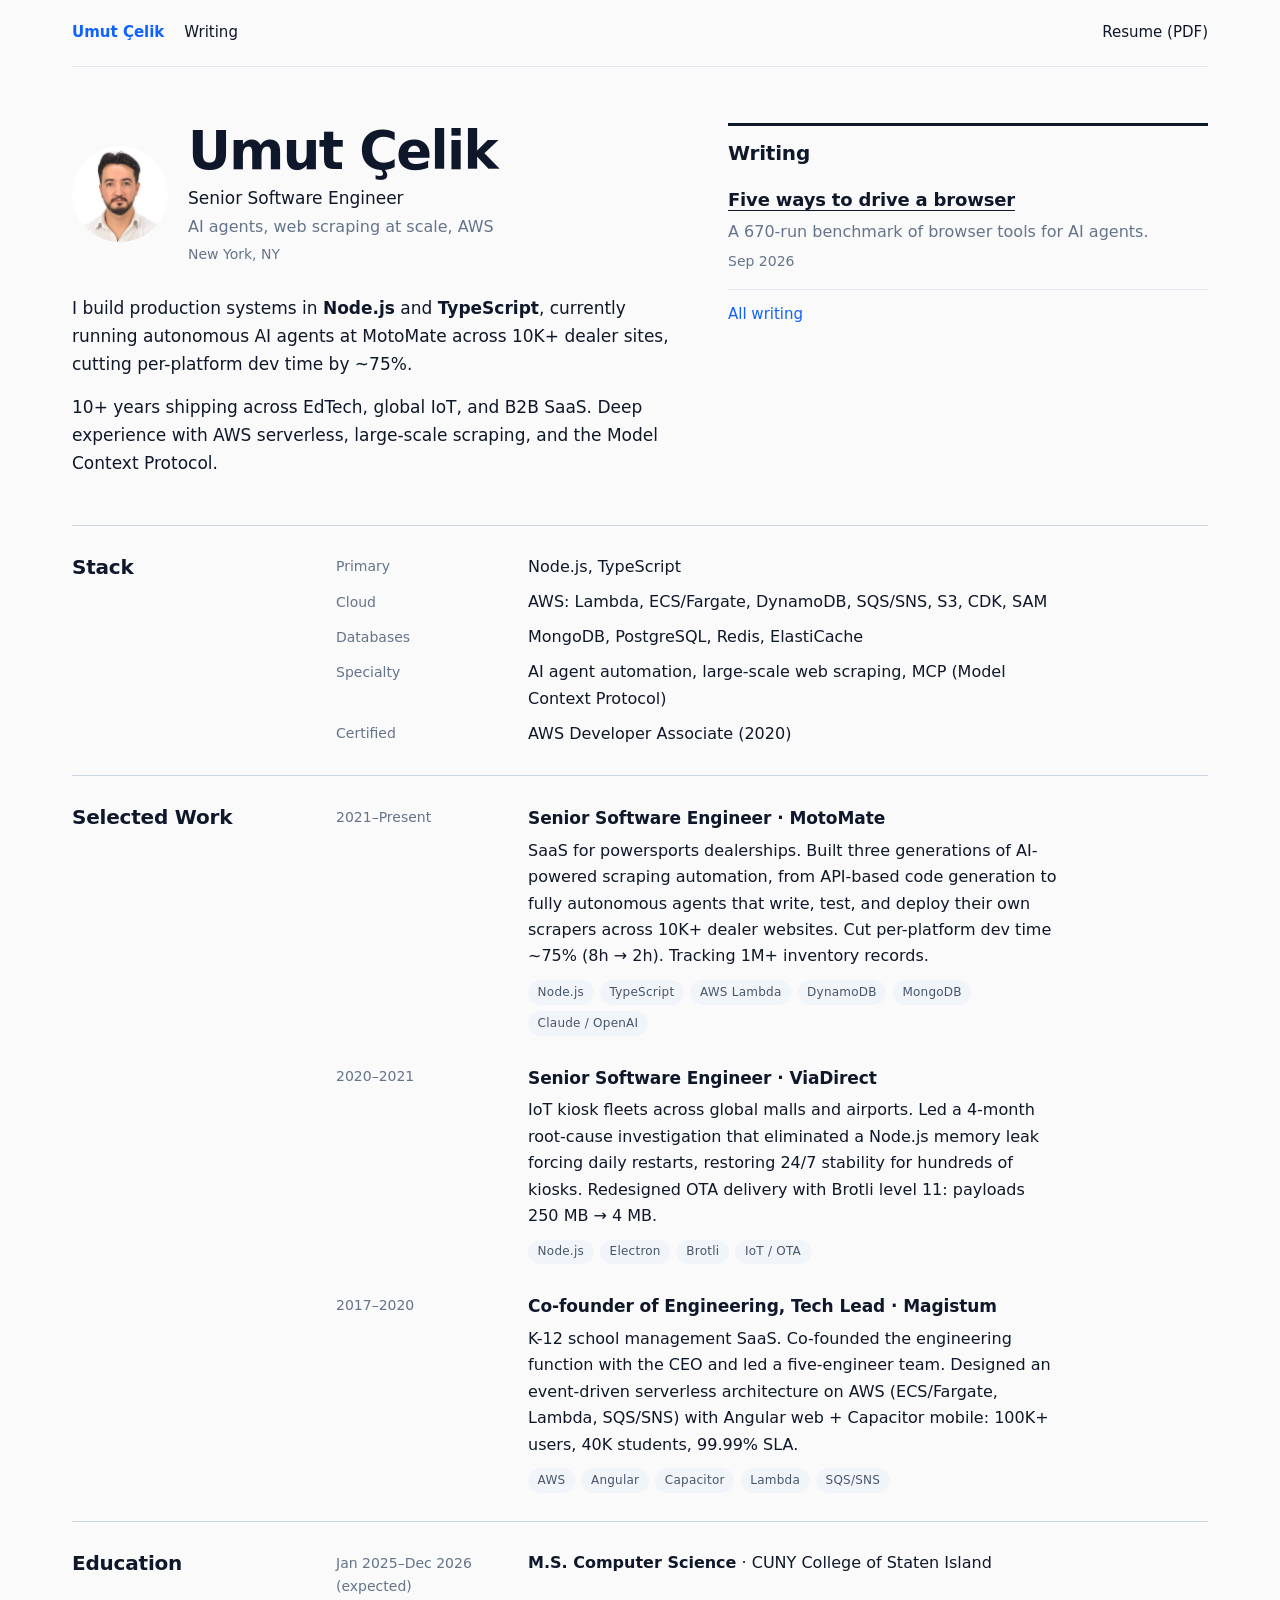
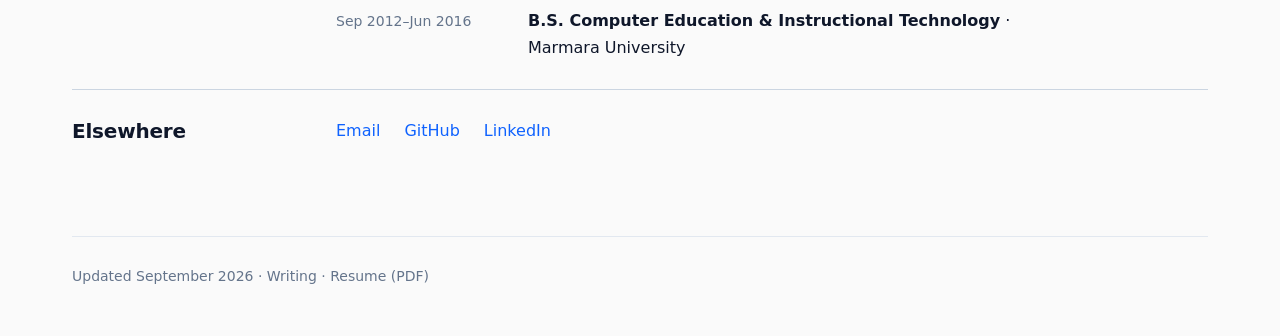
==== commit de96f29b: "Replace em dashes on the homepage with en dashes for ranges and plain punctuation Co-Authored-By: Cl" ====
--- a/index.html
+++ b/index.html
@@ -3,7 +3,7 @@
 <head>
     <meta charset="utf-8">
     <meta name="viewport" content="width=device-width, initial-scale=1">
-    <title>Umut Çelik — Senior Software Engineer · AI Agents, Web Scraping, AWS</title>
+    <title>Umut Çelik · Senior Software Engineer · AI Agents, Web Scraping, AWS</title>
     <meta name="description" content="Senior software engineer specializing in AI agent automation and large-scale web scraping. 10+ years in Node.js, TypeScript, and AWS. Based in New York, NY.">
     <meta name="author" content="Umut Çelik">
     <link rel="canonical" href="https://umutcelik.com.tr/">
@@ -11,7 +11,7 @@
     <meta name="theme-color" content="#fafafa" media="(prefers-color-scheme: light)">
 
     <meta property="og:type" content="profile">
-    <meta property="og:title" content="Umut Çelik — Senior Software Engineer">
+    <meta property="og:title" content="Umut Çelik, Senior Software Engineer">
     <meta property="og:description" content="AI agents, web scraping at scale, AWS. 10+ years shipping production Node.js and TypeScript systems.">
     <meta property="og:url" content="https://umutcelik.com.tr/">
     <meta property="og:image" content="https://umutcelik.com.tr/og.png">
@@ -22,7 +22,7 @@
     <meta property="profile:last_name" content="Çelik">
 
     <meta name="twitter:card" content="summary_large_image">
-    <meta name="twitter:title" content="Umut Çelik — Senior Software Engineer">
+    <meta name="twitter:title" content="Umut Çelik, Senior Software Engineer">
     <meta name="twitter:description" content="AI agents, web scraping at scale, AWS. 10+ years shipping production Node.js and TypeScript systems.">
     <meta name="twitter:image" content="https://umutcelik.com.tr/og.png">
 
@@ -56,7 +56,7 @@
         },
         "hasCredential": {
             "@type": "EducationalOccupationalCredential",
-            "name": "AWS Certified Developer — Associate",
+            "name": "AWS Certified Developer Associate",
             "credentialCategory": "certification",
             "recognizedBy": { "@type": "Organization", "name": "Amazon Web Services" }
         },
@@ -104,7 +104,7 @@
                 </header>
 
                 <section class="about" aria-label="About">
-                    <p>I build production systems in <strong>Node.js</strong> and <strong>TypeScript</strong> — currently running autonomous AI agents at MotoMate across 10K+ dealer sites, cutting per-platform dev time by ~75%.</p>
+                    <p>I build production systems in <strong>Node.js</strong> and <strong>TypeScript</strong>, currently running autonomous AI agents at MotoMate across 10K+ dealer sites, cutting per-platform dev time by ~75%.</p>
             <p>10+ years shipping across EdTech, global IoT, and B2B SaaS. Deep experience with AWS serverless, large-scale scraping, and the Model Context Protocol.</p>
                 </section>
             </div>
@@ -126,13 +126,13 @@
                 <dt>Primary</dt>
                 <dd>Node.js, TypeScript</dd>
                 <dt>Cloud</dt>
-                <dd>AWS — Lambda, ECS/Fargate, DynamoDB, SQS/SNS, S3, CDK, SAM</dd>
+                <dd>AWS: Lambda, ECS/Fargate, DynamoDB, SQS/SNS, S3, CDK, SAM</dd>
                 <dt>Databases</dt>
                 <dd>MongoDB, PostgreSQL, Redis, ElastiCache</dd>
                 <dt>Specialty</dt>
                 <dd>AI agent automation, large-scale web scraping, MCP (Model Context Protocol)</dd>
                 <dt>Certified</dt>
-                <dd>AWS Developer — Associate (2020)</dd>
+                <dd>AWS Developer Associate (2020)</dd>
             </dl>
         </section>
 
@@ -140,30 +140,30 @@
             <h2 id="work-heading">Selected Work</h2>
             <ol class="timeline">
                 <li>
-                    <div class="when">2021 — Present</div>
+                    <div class="when">2021–Present</div>
                     <div class="what">
                         <h3>Senior Software Engineer · MotoMate</h3>
-                        <p>SaaS for powersports dealerships. Built three generations of AI-powered scraping automation — from API-based code generation to fully autonomous agents that write, test, and deploy their own scrapers across 10K+ dealer websites. Cut per-platform dev time ~75% (8h → 2h). Tracking 1M+ inventory records.</p>
+                        <p>SaaS for powersports dealerships. Built three generations of AI-powered scraping automation, from API-based code generation to fully autonomous agents that write, test, and deploy their own scrapers across 10K+ dealer websites. Cut per-platform dev time ~75% (8h → 2h). Tracking 1M+ inventory records.</p>
                         <ul class="tags">
                             <li>Node.js</li><li>TypeScript</li><li>AWS Lambda</li><li>DynamoDB</li><li>MongoDB</li><li>Claude / OpenAI</li>
                         </ul>
                     </div>
                 </li>
                 <li>
-                    <div class="when">2020 — 2021</div>
+                    <div class="when">2020–2021</div>
                     <div class="what">
                         <h3>Senior Software Engineer · ViaDirect</h3>
-                        <p>IoT kiosk fleets across global malls and airports. Led a 4-month root-cause investigation that eliminated a Node.js memory leak forcing daily restarts, restoring 24/7 stability for hundreds of kiosks. Redesigned OTA delivery with Brotli level 11 — payloads 250&nbsp;MB → 4&nbsp;MB.</p>
+                        <p>IoT kiosk fleets across global malls and airports. Led a 4-month root-cause investigation that eliminated a Node.js memory leak forcing daily restarts, restoring 24/7 stability for hundreds of kiosks. Redesigned OTA delivery with Brotli level 11: payloads 250&nbsp;MB → 4&nbsp;MB.</p>
                         <ul class="tags">
                             <li>Node.js</li><li>Electron</li><li>Brotli</li><li>IoT / OTA</li>
                         </ul>
                     </div>
                 </li>
                 <li>
-                    <div class="when">2017 — 2020</div>
+                    <div class="when">2017–2020</div>
                     <div class="what">
                         <h3>Co-founder of Engineering, Tech Lead · Magistum</h3>
-                        <p>K-12 school management SaaS. Co-founded the engineering function with the CEO and led a five-engineer team. Designed an event-driven serverless architecture on AWS (ECS/Fargate, Lambda, SQS/SNS) with Angular web + Capacitor mobile — 100K+ users, 40K students, 99.99% SLA.</p>
+                        <p>K-12 school management SaaS. Co-founded the engineering function with the CEO and led a five-engineer team. Designed an event-driven serverless architecture on AWS (ECS/Fargate, Lambda, SQS/SNS) with Angular web + Capacitor mobile: 100K+ users, 40K students, 99.99% SLA.</p>
                         <ul class="tags">
                             <li>AWS</li><li>Angular</li><li>Capacitor</li><li>Lambda</li><li>SQS/SNS</li>
                         </ul>
@@ -176,11 +176,11 @@
             <h2 id="edu-heading">Education</h2>
             <ul class="edu">
                 <li>
-                    <span class="when">Jan 2025 — Dec 2026 (expected)</span>
+                    <span class="when">Jan 2025–Dec 2026 (expected)</span>
                     <span class="what"><strong>M.S. Computer Science</strong> · CUNY College of Staten Island</span>
                 </li>
                 <li>
-                    <span class="when">Sep 2012 — Jun 2016</span>
+                    <span class="when">Sep 2012–Jun 2016</span>
                     <span class="what"><strong>B.S. Computer Education &amp; Instructional Technology</strong> · Marmara University</span>
                 </li>
             </ul>
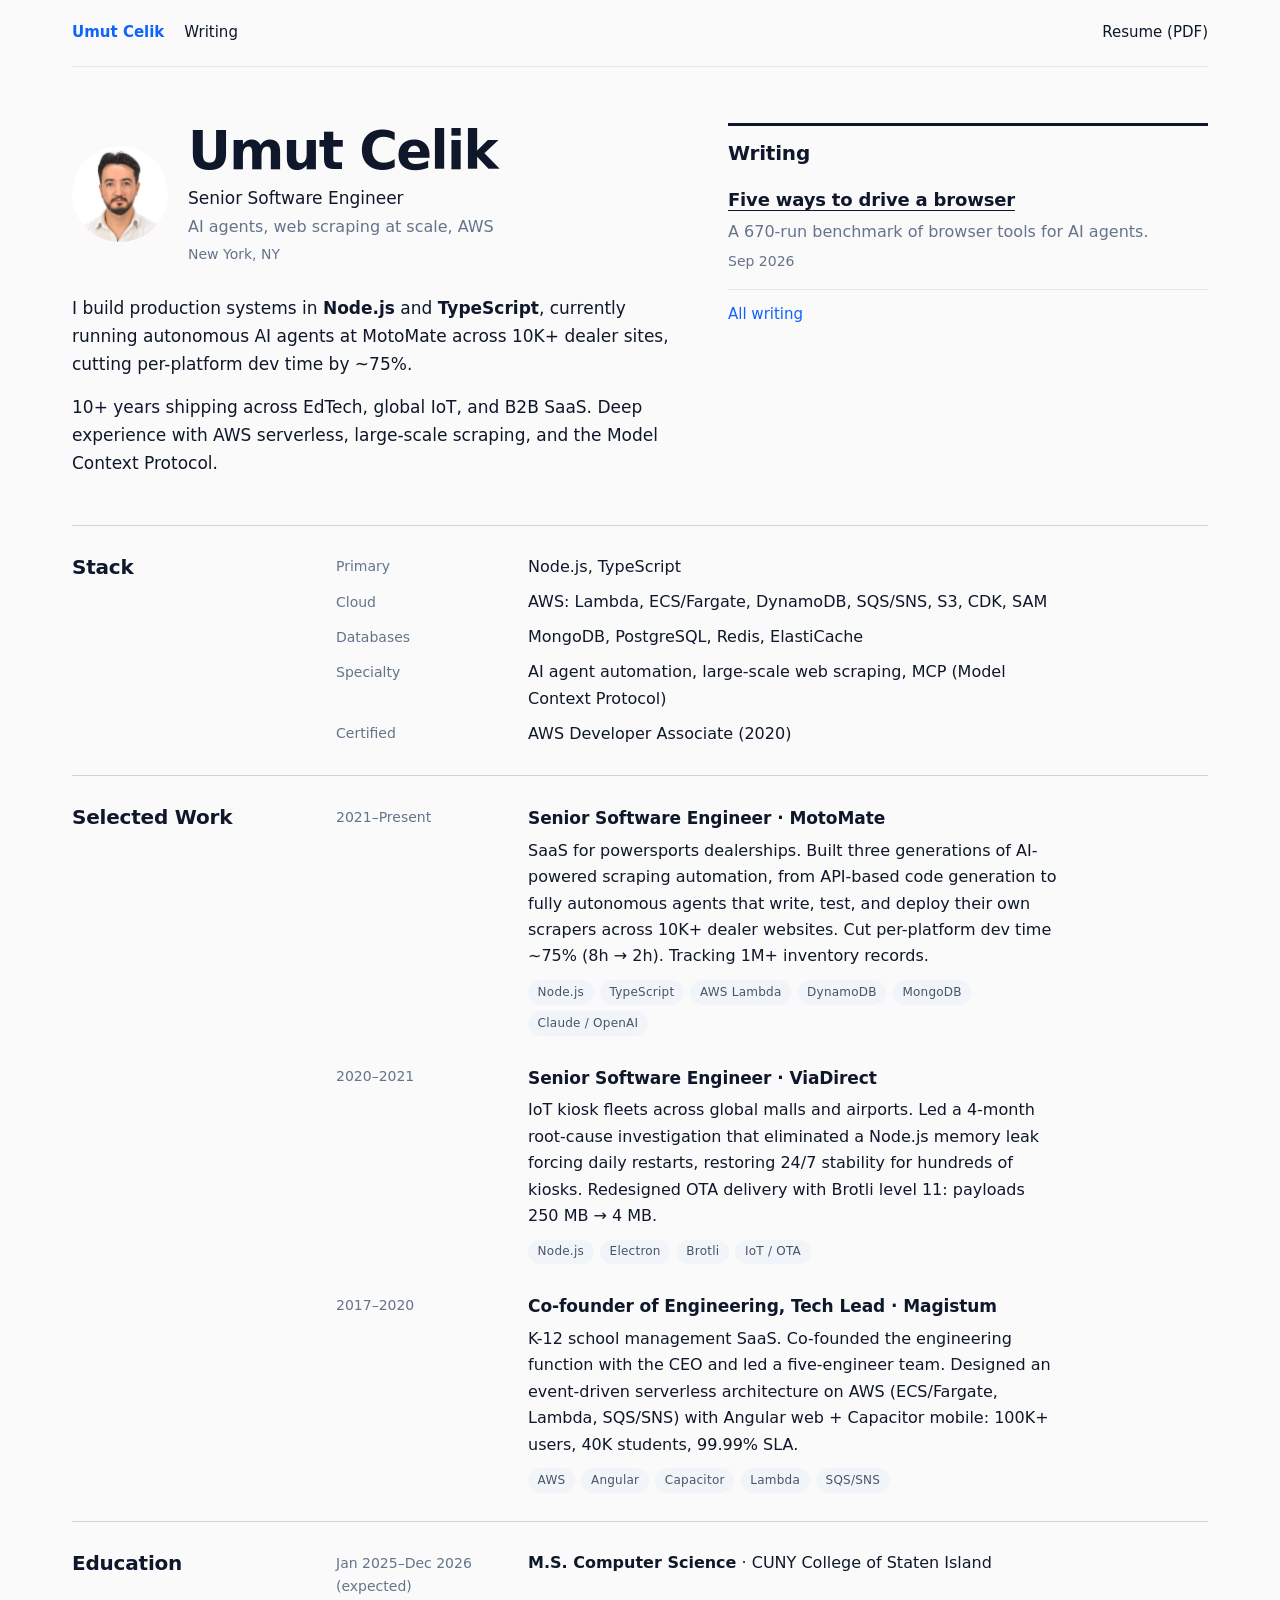
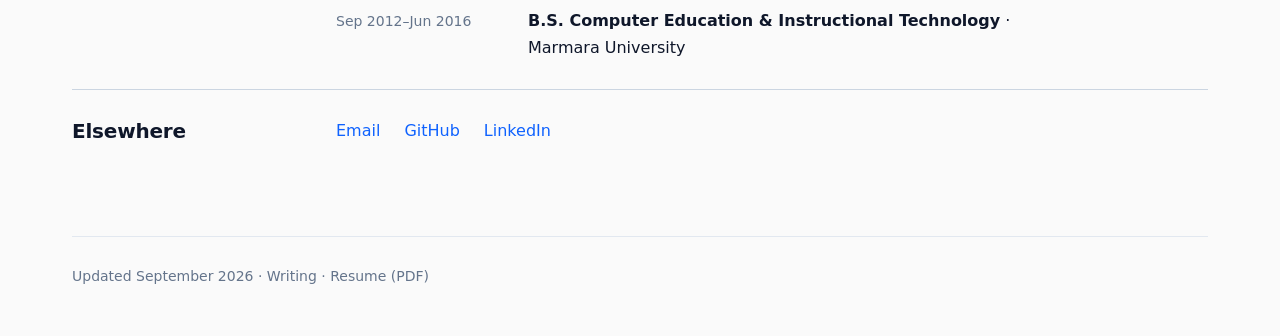
==== commit 1d26ab72: "SEO: real favicons, per-post OG image, Atom feed, llms.txt, linked JSON-LD, sitemap lastmod, IndexNo" ====
--- a/index.html
+++ b/index.html
@@ -3,15 +3,15 @@
 <head>
     <meta charset="utf-8">
     <meta name="viewport" content="width=device-width, initial-scale=1">
-    <title>Umut Çelik · Senior Software Engineer · AI Agents, Web Scraping, AWS</title>
+    <title>Umut Celik · Senior Software Engineer · AI Agents, Web Scraping, AWS</title>
     <meta name="description" content="Senior software engineer specializing in AI agent automation and large-scale web scraping. 10+ years in Node.js, TypeScript, and AWS. Based in New York, NY.">
-    <meta name="author" content="Umut Çelik">
+    <meta name="author" content="Umut Celik">
     <link rel="canonical" href="https://umutcelik.com.tr/">
     <meta name="theme-color" content="#0a0a0a" media="(prefers-color-scheme: dark)">
     <meta name="theme-color" content="#fafafa" media="(prefers-color-scheme: light)">
 
     <meta property="og:type" content="profile">
-    <meta property="og:title" content="Umut Çelik, Senior Software Engineer">
+    <meta property="og:title" content="Umut Celik, Senior Software Engineer">
     <meta property="og:description" content="AI agents, web scraping at scale, AWS. 10+ years shipping production Node.js and TypeScript systems.">
     <meta property="og:url" content="https://umutcelik.com.tr/">
     <meta property="og:image" content="https://umutcelik.com.tr/og.png">
@@ -19,14 +19,18 @@
     <meta property="og:image:height" content="630">
     <meta property="og:locale" content="en_US">
     <meta property="profile:first_name" content="Umut">
-    <meta property="profile:last_name" content="Çelik">
+    <meta property="profile:last_name" content="Celik">
 
     <meta name="twitter:card" content="summary_large_image">
-    <meta name="twitter:title" content="Umut Çelik, Senior Software Engineer">
+    <meta name="twitter:title" content="Umut Celik, Senior Software Engineer">
     <meta name="twitter:description" content="AI agents, web scraping at scale, AWS. 10+ years shipping production Node.js and TypeScript systems.">
     <meta name="twitter:image" content="https://umutcelik.com.tr/og.png">
 
-    <link rel="icon" type="image/svg+xml" href="data:image/svg+xml,%3Csvg xmlns='http://www.w3.org/2000/svg' viewBox='0 0 32 32'%3E%3Crect width='32' height='32' rx='6' fill='%230a0a0a'/%3E%3Ctext x='50%25' y='54%25' font-family='-apple-system,system-ui,sans-serif' font-size='18' font-weight='600' fill='%23fafafa' text-anchor='middle' dominant-baseline='middle'%3EUÇ%3C/text%3E%3C/svg%3E">
+    <link rel="icon" href="/favicon.ico" sizes="48x48">
+    <link rel="icon" href="/favicon.svg" type="image/svg+xml">
+    <link rel="icon" href="/favicon-96.png" type="image/png" sizes="96x96">
+    <link rel="apple-touch-icon" href="/apple-touch-icon.png">
+    <link rel="alternate" type="application/atom+xml" title="Umut Celik: Writing" href="https://umutcelik.com.tr/blog/feed.xml">
 
     <link rel="preload" as="image" href="umut-celik.jpg" fetchpriority="high">
     <link rel="stylesheet" href="assets/css/main.css">
@@ -34,48 +38,69 @@
     <script type="application/ld+json">
     {
         "@context": "https://schema.org",
-        "@type": "Person",
-        "name": "Umut Çelik",
-        "givenName": "Umut",
-        "familyName": "Çelik",
-        "jobTitle": "Senior Software Engineer",
-        "description": "Senior software engineer specializing in AI agent automation and large-scale web scraping.",
-        "url": "https://umutcelik.com.tr",
-        "image": "https://umutcelik.com.tr/umut-celik.jpg",
-        "email": "mailto:05umutcelik@gmail.com",
-        "worksFor": { "@type": "Organization", "name": "MotoMate LLC" },
-        "alumniOf": [
-            { "@type": "CollegeOrUniversity", "name": "CUNY College of Staten Island" },
-            { "@type": "CollegeOrUniversity", "name": "Marmara University" }
-        ],
-        "address": {
-            "@type": "PostalAddress",
-            "addressLocality": "New York",
-            "addressRegion": "NY",
-            "addressCountry": "US"
-        },
-        "hasCredential": {
-            "@type": "EducationalOccupationalCredential",
-            "name": "AWS Certified Developer Associate",
-            "credentialCategory": "certification",
-            "recognizedBy": { "@type": "Organization", "name": "Amazon Web Services" }
-        },
-        "knowsAbout": [
-            "AI Agent Automation",
-            "Large-scale Web Scraping",
-            "Model Context Protocol (MCP)",
-            "Node.js",
-            "TypeScript",
-            "AWS",
-            "Serverless Architecture",
-            "MongoDB",
-            "OpenAI Agents SDK",
-            "Anthropic Claude SDK"
-        ],
-        "sameAs": [
-            "https://www.linkedin.com/in/05umutcelik/",
-            "https://github.com/umutc"
-        ]
+        "@type": "ProfilePage",
+        "@id": "https://umutcelik.com.tr/#profile",
+        "url": "https://umutcelik.com.tr/",
+        "dateModified": "2026-09-30",
+        "inLanguage": "en-US",
+        "mainEntity": {
+            "@type": "Person",
+            "name": "Umut Celik",
+            "givenName": "Umut",
+            "familyName": "Celik",
+            "jobTitle": "Senior Software Engineer",
+            "description": "Senior software engineer specializing in AI agent automation and large-scale web scraping.",
+            "url": "https://umutcelik.com.tr/",
+            "image": "https://umutcelik.com.tr/umut-celik.jpg",
+            "email": "mailto:05umutcelik@gmail.com",
+            "worksFor": {
+                "@type": "Organization",
+                "name": "MotoMate LLC"
+            },
+            "alumniOf": [
+                {
+                    "@type": "CollegeOrUniversity",
+                    "name": "CUNY College of Staten Island"
+                },
+                {
+                    "@type": "CollegeOrUniversity",
+                    "name": "Marmara University"
+                }
+            ],
+            "address": {
+                "@type": "PostalAddress",
+                "addressLocality": "New York",
+                "addressRegion": "NY",
+                "addressCountry": "US"
+            },
+            "hasCredential": {
+                "@type": "EducationalOccupationalCredential",
+                "name": "AWS Certified Developer Associate",
+                "credentialCategory": "certification",
+                "recognizedBy": {
+                    "@type": "Organization",
+                    "name": "Amazon Web Services"
+                }
+            },
+            "knowsAbout": [
+                "AI Agent Automation",
+                "Large-scale Web Scraping",
+                "Model Context Protocol (MCP)",
+                "Node.js",
+                "TypeScript",
+                "AWS",
+                "Serverless Architecture",
+                "MongoDB",
+                "OpenAI Agents SDK",
+                "Anthropic Claude SDK"
+            ],
+            "sameAs": [
+                "https://www.linkedin.com/in/05umutcelik/",
+                "https://github.com/umutc"
+            ],
+            "@id": "https://umutcelik.com.tr/#person",
+            "alternateName": "Umut Çelik"
+        }
     }
     </script>
 </head>
@@ -84,7 +109,7 @@
 
     <header class="wrap">
         <nav class="site-nav" aria-label="Site">
-            <a href="/" aria-current="page">Umut Çelik</a>
+            <a href="/" aria-current="page">Umut Celik</a>
             <a href="/blog/">Writing</a>
             <a class="push" href="/Umut_Celik_Resume.pdf">Resume (PDF)</a>
         </nav>
@@ -94,9 +119,9 @@
         <div class="home-lede">
             <div>
                 <header class="id">
-                    <img class="avatar" src="umut-celik.jpg" alt="Umut Çelik" width="96" height="96">
+                    <img class="avatar" src="umut-celik.jpg" alt="Umut Celik" width="96" height="96">
                     <div>
-                        <h1>Umut Çelik</h1>
+                        <h1>Umut Celik</h1>
                         <p class="role">Senior Software Engineer</p>
                         <p class="tagline">AI agents, web scraping at scale, AWS</p>
                         <p class="meta">New York, NY</p>
